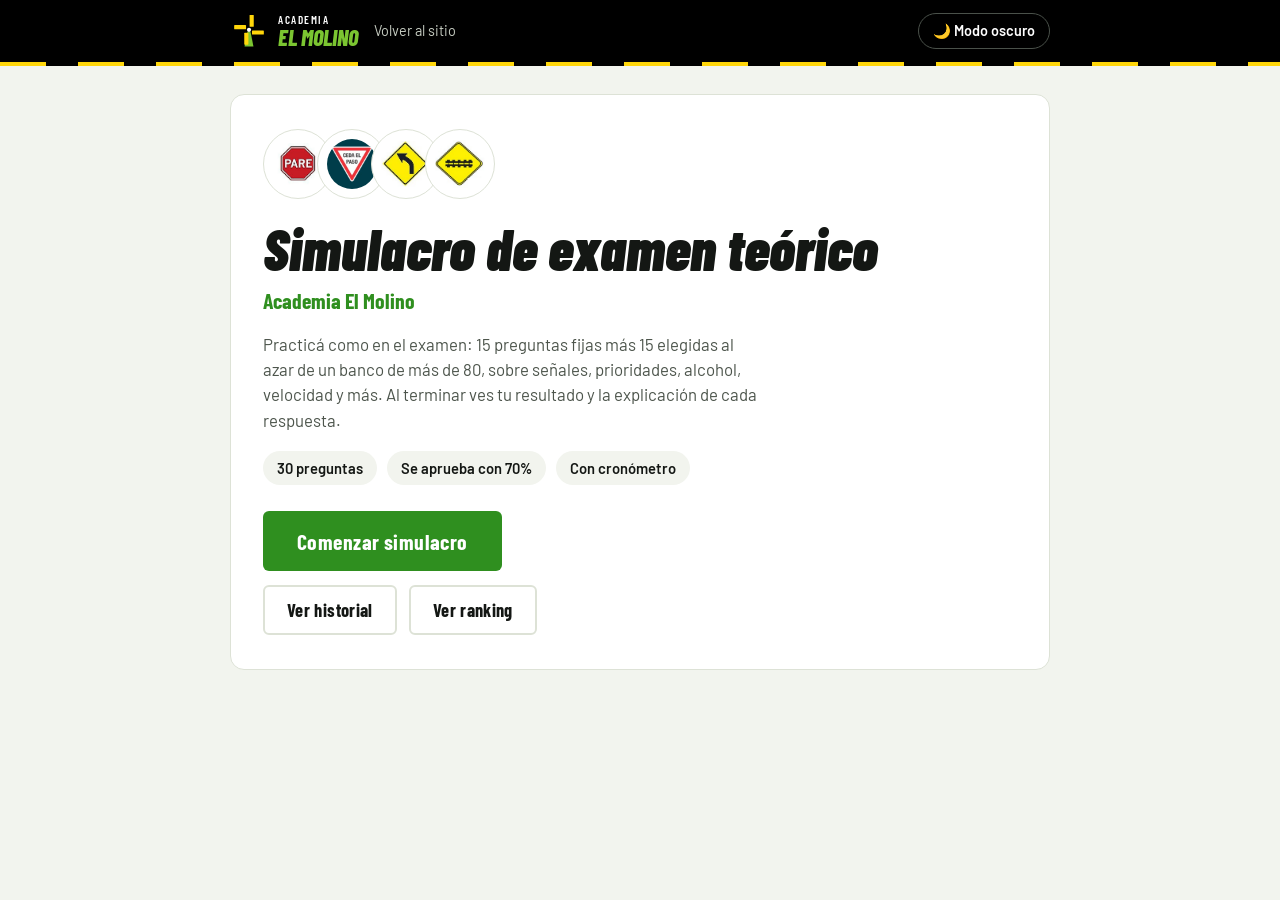
==== simulacro.html @ 1aa68e6e "Add files via upload" ====
<!DOCTYPE html>
<html lang="es-UY">
<head>
<meta charset="UTF-8">
<meta name="viewport" content="width=device-width, initial-scale=1, viewport-fit=cover">
<title>Simulacro de examen teórico | Academia El Molino</title>
<meta name="description" content="Practicá el examen teórico de manejo con el simulacro de Academia El Molino: 30 preguntas sobre señales, prioridades, velocidad, alcohol y más.">
<meta name="theme-color" content="#000000">
<link rel="icon" type="image/svg+xml" href="assets/images/molino.svg">
<link rel="preconnect" href="https://fonts.googleapis.com">
<link rel="preconnect" href="https://fonts.gstatic.com" crossorigin>
<link href="https://fonts.googleapis.com/css2?family=Barlow+Condensed:ital,wght@0,600;0,700;0,800;1,800;1,900&family=Barlow:wght@400;500;600;700&display=swap" rel="stylesheet">
<style>
  :root{
    --acento: #2F8F1F;
    --acento-hover: #267a18;
    --lima: #7BC531;
    --amarillo: #FFD60A;
    --fondo: #F2F4EE;
    --tarjeta: #ffffff;
    --gris-claro: #F2F4EE;
    --gris-medio: #dde2d6;
    --texto: #141714;
    --texto-suave: #4d554c;
    --verde: #2F8F1F;
    --verde-bg: #eaf6df;
    --rojo: #c62828;
    --rojo-bg: #fdecec;
    --f-display: "Barlow Condensed", "Arial Narrow", sans-serif;
    --f-texto: "Barlow", "Segoe UI", Roboto, Arial, sans-serif;
    --radio: 14px;
  }
  body.oscuro{
    --acento: #7BC531;
    --acento-hover: #93d64f;
    --fondo: #000;
    --tarjeta: #1c1f1c;
    --gris-claro: #2b2f2b;
    --gris-medio: #3a3f3a;
    --texto: #f2f4ee;
    --texto-suave: #b9c0b3;
    --verde: #8fd64a;
    --verde-bg: #1f3317;
    --rojo: #ff7a7a;
    --rojo-bg: #3a1a1a;
  }

  *{ margin:0; padding:0; box-sizing:border-box; }
  html{ -webkit-text-size-adjust:100%; }
  body{
    font-family: var(--f-texto);
    background: var(--fondo);
    color: var(--texto);
    min-height:100vh;
    line-height:1.5;
    padding-bottom: env(safe-area-inset-bottom, 0px);
    transition: background .3s ease, color .3s ease;
  }
  :focus-visible{ outline:3px solid var(--amarillo); outline-offset:3px; }

  /* Barra de marca */
  .barra-superior{
    background:#000; color:#fff;
    padding-top: env(safe-area-inset-top, 0px);
  }
  .barra-in{
    max-width: 860px; margin:0 auto; padding: 12px 20px;
    display:flex; justify-content:space-between; align-items:center; gap:12px;
  }
  .marca{ display:flex; align-items:center; gap:10px; color:#fff; text-decoration:none; }
  .marca svg{ width:38px; height:38px; flex:none; }
  .aspas{ transform-origin:32px 30px; animation: girar 14s linear infinite; }
  @keyframes girar{ to{ transform:rotate(360deg); } }
  .marca-texto{
    font-family: var(--f-display); font-style:italic; font-weight:800; text-transform:uppercase;
    color: var(--lima); font-size: 1.4rem; line-height:.9;
  }
  .marca-texto small{ display:block; font-style:normal; font-weight:600; font-size:.7rem; color:#fff; letter-spacing:.14em; margin-bottom:2px; }
  .volver{ font-size:.9rem; color:#c7cdc2; margin-left:6px; }
  .btn-tema{
    background: transparent; border: 1.5px solid #4a514a; color: #fff;
    border-radius: 999px; padding: 8px 14px; cursor:pointer; font: 600 .9rem var(--f-texto);
  }
  .btn-tema:hover{ border-color: var(--lima); }
  .carril{ height:4px; background: repeating-linear-gradient(90deg, var(--amarillo) 0 46px, transparent 46px 78px) #000; }

  .app{ width:100%; max-width: 860px; margin: 0 auto; padding: 28px 20px 48px; }

  .pantalla{ display:none; animation: fadeIn .35s ease; }
  .pantalla.activa{ display:block; }
  @keyframes fadeIn{ from{opacity:0; transform:translateY(8px);} to{opacity:1; transform:none;} }

  .tarjeta{
    background: var(--tarjeta);
    border-radius: var(--radio);
    border: 1px solid var(--gris-medio);
    padding: 34px 32px;
    margin-bottom: 18px;
  }

  /* Inicio */
  .inicio{ position:relative; overflow:hidden; }
  .inicio-senales{ display:flex; margin-bottom: 22px; }
  .inicio-senales img{ width:70px; height:70px; object-fit:contain; background:#fff; border-radius:50%; padding:9px; border:1px solid var(--gris-medio); }
  .inicio-senales img + img{ margin-left:-16px; }
  .titulo-principal{
    font-family: var(--f-display); font-style:italic; font-weight:900;
    font-size: clamp(2.4rem, 7vw, 3.6rem); line-height:.95; color: var(--texto);
  }
  .subtitulo{ font-family: var(--f-display); font-weight:700; font-size:1.35rem; color: var(--acento); margin: 8px 0 16px; }
  .descripcion{ font-size: 1.05rem; color: var(--texto-suave); max-width: 56ch; margin-bottom: 18px; }
  .reglas{ display:flex; flex-wrap:wrap; gap:10px; margin-bottom: 26px; }
  .reglas li{ list-style:none; background: var(--gris-claro); border-radius: 999px; padding: 6px 14px; font-size:.92rem; font-weight:600; }

  .btn{ border:none; cursor:pointer; border-radius: 6px; transition: background-color .2s, color .2s, border-color .2s; font-family: var(--f-display); font-weight:700; font-size: 1.15rem; letter-spacing:.02em; }
  .btn-primario{ background: var(--acento); color: #fff; padding: 14px 30px; }
  body.oscuro .btn-primario{ color:#000; }
  .btn-primario:hover{ background: var(--acento-hover); }
  .btn-primario:disabled{ opacity:.45; cursor:not-allowed; }
  .btn-grande{ padding: 17px 34px; font-size: 1.35rem; }
  .btn-secundario{ background: transparent; color: var(--texto); padding: 12px 22px; border: 2px solid var(--gris-medio); }
  .btn-secundario:hover{ border-color: var(--acento); }
  .fila-botones{ display:flex; flex-wrap:wrap; gap:12px; }
  .inicio .fila-botones + .fila-botones{ margin-top: 14px; }

  /* Examen */
  .header-examen{ display:flex; justify-content:space-between; align-items:flex-start; margin-bottom: 16px; gap: 12px; }
  .contador-pregunta{ font-family: var(--f-display); font-weight: 800; font-size: 1.5rem; line-height:1.1; }
  .categoria-pregunta{ font-size: .92rem; font-weight:600; color: var(--acento); }
  .cronometro{ background: #000; color: var(--amarillo); font-family: var(--f-display); font-weight: 800; padding: 6px 14px; border-radius: 6px; font-size: 1.4rem; min-width: 86px; text-align:center; font-variant-numeric: tabular-nums; }

  .barra-progreso-contenedor{ width:100%; height: 8px; background: var(--gris-medio); border-radius: 20px; overflow:hidden; margin-bottom: 26px; }
  .barra-progreso{ height:100%; width:0%; background: var(--lima); border-radius: 20px; transition: width .4s ease; }

  .imagen-pregunta{
    width: 210px; height: 210px; margin: 0 auto 22px auto;
    border-radius: 12px; overflow: hidden; display:flex; align-items:center; justify-content:center;
    background: #fff; border:1px solid var(--gris-medio);
  }
  .imagen-pregunta img{ width:100%; height:100%; object-fit: contain; padding: 12px; }
  .imagen-no-disponible{ width:100%; height:100%; display:flex; align-items:center; justify-content:center; color: #4d554c; font-size: 13px; font-weight:700; text-align:center; padding: 10px; background:#F2F4EE; }

  .texto-pregunta{ font-size: 1.3rem; font-weight: 600; margin-bottom: 22px; line-height: 1.45; transition: opacity .12s ease; }

  .opciones{ display:flex; flex-direction: column; gap: 10px; margin-bottom: 26px; }
  .opcion{
    display:flex; align-items:center; gap: 14px;
    background: var(--tarjeta); border: 2px solid var(--gris-medio);
    border-radius: 10px; padding: 14px 16px; cursor: pointer;
    transition: border-color .15s, background-color .15s; font-size: 1.02rem;
  }
  .opcion:hover{ border-color: var(--acento); }
  .opcion.seleccionada{ border-color: var(--acento); background: var(--verde-bg); }
  .opcion .letra{
    width: 32px; height: 32px; min-width: 32px; border-radius: 6px;
    background: var(--gris-claro); display:flex; align-items:center; justify-content:center;
    font-family: var(--f-display); font-weight: 800; font-size: 1.1rem;
  }
  .opcion.seleccionada .letra{ background: var(--acento); color: #fff; }
  body.oscuro .opcion.seleccionada .letra{ color:#000; }

  .pie-examen{ display:flex; justify-content:space-between; gap: 10px; }

  /* Resultados */
  .resultado-encabezado{ text-align:center; margin-bottom: 28px; }
  .trofeo{ font-size: 56px; margin-bottom: 8px; }
  .resultado-estado{ font-family: var(--f-display); font-style:italic; font-size: 2.6rem; font-weight: 900; padding: 6px 26px; border-radius: 8px; display:inline-block; margin-bottom: 8px; }
  .resultado-estado.aprobado{ background: var(--lima); color: #000; }
  .resultado-estado.no-aprobado{ background: var(--rojo-bg); color: var(--rojo); }
  .mensaje-motivador{ color: var(--texto-suave); font-size: 1rem; }

  .grid-resultados{ display:grid; grid-template-columns: repeat(4, 1fr); gap: 12px; margin-bottom: 30px; }
  .stat-card{ background: var(--gris-claro); border-radius: 10px; padding: 16px; text-align:center; }
  .stat-valor{ font-family: var(--f-display); font-size: 2.2rem; font-weight: 800; line-height:1.1; font-variant-numeric: tabular-nums; }
  .stat-label{ font-size: .88rem; color: var(--texto-suave); font-weight:600; }
  .stat-card.correctas .stat-valor{ color: var(--verde); }
  .stat-card.incorrectas .stat-valor{ color: var(--rojo); }

  .titulo-seccion{ font-family: var(--f-display); font-size: 1.7rem; font-weight: 800; margin-bottom: 16px; }

  .categoria-item{ margin-bottom: 12px; }
  .categoria-fila{ display:flex; justify-content:space-between; font-size: .95rem; font-weight:600; margin-bottom: 4px; }
  .categoria-barra-fondo{ width:100%; height: 8px; background: var(--gris-medio); border-radius: 20px; overflow:hidden; }
  .categoria-barra{ height:100%; background: var(--acento); border-radius: 20px; transition: width .5s ease; }

  .revision-item{ border: 2px solid var(--gris-medio); border-radius: 12px; padding: 18px; margin-bottom: 14px; }
  .revision-item.correcta{ border-color: var(--verde); background: var(--verde-bg); }
  .revision-item.incorrecta{ border-color: var(--rojo); background: var(--rojo-bg); }
  .revision-numero{ font-size: .85rem; font-weight:600; color: var(--texto-suave); margin-bottom: 6px; }
  .revision-pregunta{ font-weight: 700; margin-bottom: 10px; }
  .revision-imagen{ max-width: 130px; max-height: 130px; margin-bottom: 12px; border-radius: 8px; background: #fff; padding:6px; }
  .revision-respuesta{ font-size: .95rem; margin-bottom: 4px; }
  .revision-explicacion{ font-size: .92rem; margin-top: 10px; color: var(--texto-suave); border-left: 4px solid var(--amarillo); padding: 4px 0 4px 12px; }
  .badge-correcta{ color: var(--verde); font-weight: 700; }
  .badge-incorrecta{ color: var(--rojo); font-weight: 700; }

  #seccion-revision, #seccion-historial, #seccion-ranking{ display:none; }
  #seccion-revision.activa, #seccion-historial.activa, #seccion-ranking.activa{ display:block; animation: fadeIn .35s ease; }

  .historial-item, .ranking-item{
    display:flex; justify-content:space-between; align-items:center; gap:12px;
    background: var(--gris-claro); border-radius: 10px; padding: 12px 16px; margin-bottom: 8px; font-size: .95rem;
  }
  .ranking-item .puesto{ font-family: var(--f-display); font-weight:800; font-size:1.2rem; color: var(--acento); width: 34px; }
  .historial-item .fecha, .ranking-item .fecha{ color: var(--texto-suave); font-size: .85rem; }

  .aviso-guardado{ background: var(--amarillo); color: #000; font-weight:600; padding: 14px 16px; border-radius: 10px; margin-bottom: 20px; }
  .aviso-guardado .btn-secundario{ color:#000; border-color:#000; background:transparent; }

  .cta-academia{ background:#000; color:#fff; border-color:#000; display:flex; align-items:center; justify-content:space-between; gap:18px; flex-wrap:wrap; }
  .cta-academia p{ font-family: var(--f-display); font-style:italic; font-weight:800; font-size:1.6rem; line-height:1.05; color: var(--lima); max-width: 24ch; }
  .btn-wa{ display:inline-flex; align-items:center; gap:8px; background:#1FAF4B; color:#fff; padding:13px 22px; text-decoration:none; }
  .btn-wa:hover{ background:#17923e; }

  #canvas-confetti{ position: fixed; top:0; left:0; width:100%; height:100%; pointer-events:none; z-index: 999; }

  @media (max-width: 640px){
    .barra-in{ padding: 10px 16px; }
    .volver{ display:none; }
    .marca-texto{ font-size:1.2rem; }
    .app{ padding: 18px 14px 40px; }
    .tarjeta{ padding: 24px 18px; }
    .texto-pregunta{ font-size: 1.12rem; }
    .grid-resultados{ grid-template-columns: repeat(2, 1fr); }
    .btn-grande, .inicio .fila-botones .btn{ width: 100%; }
    .pie-examen .btn{ flex:1; padding-left:10px; padding-right:10px; }
    .imagen-pregunta{ width: 170px; height: 170px; }
  }
  @media (prefers-reduced-motion: reduce){
    .aspas{ animation:none; }
    .pantalla, #seccion-revision.activa, #seccion-historial.activa, #seccion-ranking.activa{ animation:none; }
  }
</style>
</head>
<body>

<canvas id="canvas-confetti" aria-hidden="true"></canvas>

<header class="barra-superior">
  <div class="barra-in">
    <a href="index.html" class="marca" aria-label="Volver al sitio de Academia El Molino">
      <svg viewBox="0 0 64 64" aria-hidden="true">
        <path d="M29.5 33h5l5 25h-15z" fill="#7BC531"/>
        <g class="aspas" fill="#FFD60A">
          <rect x="33" y="5" width="7" height="20" rx="1"/><rect x="33" y="5" width="7" height="20" rx="1" transform="rotate(90 32 30)"/><rect x="33" y="5" width="7" height="20" rx="1" transform="rotate(180 32 30)"/><rect x="33" y="5" width="7" height="20" rx="1" transform="rotate(270 32 30)"/>
        </g>
        <circle cx="32" cy="30" r="3.5" fill="#fff"/>
      </svg>
      <span class="marca-texto"><small>Academia</small>El Molino</span>
      <span class="volver">Volver al sitio</span>
    </a>
    <button class="btn-tema" id="btn-tema" type="button">🌙 Modo oscuro</button>
  </div>
  <div class="carril" aria-hidden="true"></div>
</header>

<main class="app">

  <!-- ============ PANTALLA INICIO ============ -->
  <section id="pantalla-inicio" class="pantalla activa">
    <div class="tarjeta inicio">
      <div class="inicio-senales" aria-hidden="true">
        <img src="assets/images/simulacro/pare.jpg" alt="">
        <img src="assets/images/simulacro/ceda-el-paso.jpg" alt="">
        <img src="assets/images/simulacro/curva-izquierda.jpg" alt="">
        <img src="assets/images/simulacro/paso-a-nivel.jpg" alt="">
      </div>
      <h1 class="titulo-principal">Simulacro de examen teórico</h1>
      <p class="subtitulo">Academia El Molino</p>
      <p class="descripcion">
        Practicá como en el examen: 15 preguntas fijas más 15 elegidas al azar de un banco de más de 80,
        sobre señales, prioridades, alcohol, velocidad y más. Al terminar ves tu resultado y la explicación de cada respuesta.
      </p>
      <ul class="reglas">
        <li>30 preguntas</li>
        <li>Se aprueba con 70%</li>
        <li>Con cronómetro</li>
      </ul>
      <div id="aviso-guardado-contenedor"></div>
      <div class="fila-botones">
        <button class="btn btn-primario btn-grande" id="btn-comenzar" type="button">Comenzar simulacro</button>
      </div>
      <div class="fila-botones">
        <button class="btn btn-secundario" id="btn-ver-historial" type="button">Ver historial</button>
        <button class="btn btn-secundario" id="btn-ver-ranking" type="button">Ver ranking</button>
      </div>
    </div>

    <div class="tarjeta" id="seccion-historial">
      <h2 class="titulo-seccion">Últimos simulacros</h2>
      <div id="contenedor-historial"></div>
    </div>

    <div class="tarjeta" id="seccion-ranking">
      <h2 class="titulo-seccion">Tus mejores puntajes</h2>
      <div id="contenedor-ranking"></div>
    </div>
  </section>

  <!-- ============ PANTALLA EXAMEN ============ -->
  <section id="pantalla-examen" class="pantalla">
    <div class="tarjeta">
      <div class="header-examen">
        <div>
          <div class="contador-pregunta" id="contador-pregunta">Pregunta 1 de 30</div>
          <div class="categoria-pregunta" id="categoria-pregunta">Categoría</div>
        </div>
        <span class="cronometro" id="cronometro" aria-label="Tiempo transcurrido">00:00</span>
      </div>

      <div class="barra-progreso-contenedor">
        <div class="barra-progreso" id="barra-progreso"></div>
      </div>

      <div class="imagen-pregunta" id="imagen-pregunta" style="display:none;"></div>

      <p class="texto-pregunta" id="texto-pregunta">Cargando pregunta...</p>

      <div class="opciones" id="contenedor-opciones"></div>

      <div class="pie-examen">
        <button class="btn btn-secundario" id="btn-anterior" type="button">Anterior</button>
        <button class="btn btn-primario" id="btn-siguiente" type="button">Siguiente</button>
      </div>
    </div>
  </section>

  <!-- ============ PANTALLA RESULTADOS ============ -->
  <section id="pantalla-resultados" class="pantalla">
    <div class="tarjeta">
      <div class="resultado-encabezado">
        <div class="trofeo" id="trofeo" style="display:none;">🏆</div>
        <div class="resultado-estado" id="resultado-estado">APROBADO</div>
        <div class="mensaje-motivador" id="mensaje-motivador"></div>
      </div>

      <div class="grid-resultados">
        <div class="stat-card correctas">
          <div class="stat-valor" id="stat-correctas">0</div>
          <div class="stat-label">Correctas</div>
        </div>
        <div class="stat-card incorrectas">
          <div class="stat-valor" id="stat-incorrectas">0</div>
          <div class="stat-label">Incorrectas</div>
        </div>
        <div class="stat-card">
          <div class="stat-valor" id="stat-porcentaje">0%</div>
          <div class="stat-label">Porcentaje</div>
        </div>
        <div class="stat-card">
          <div class="stat-valor" id="stat-tiempo">00:00</div>
          <div class="stat-label">Tiempo</div>
        </div>
      </div>

      <h2 class="titulo-seccion">Resultado por categoría</h2>
      <div id="contenedor-categorias" style="margin-bottom: 26px;"></div>

      <div class="fila-botones">
        <button class="btn btn-secundario" id="btn-revisar" type="button">Revisar respuestas</button>
        <button class="btn btn-primario" id="btn-reintentar" type="button">Hacer otro simulacro</button>
      </div>

      <div id="seccion-revision">
        <h2 class="titulo-seccion" style="margin-top:28px;">Revisión de respuestas</h2>
        <div id="contenedor-revision"></div>
      </div>
    </div>

    <div class="tarjeta cta-academia">
      <p>¿Querés preparar el examen con nosotros?</p>
      <a class="btn btn-wa" href="https://wa.me/59894547478?text=Hola%2C%20hice%20el%20simulacro%20y%20quiero%20consultar%20por%20clases." target="_blank" rel="noopener">Consultar por WhatsApp</a>
    </div>
  </section>

</main>

<script>

/* =========================================================
   ESTRUCTURA DE CADA PREGUNTA (obligatoria para todas):
   {
     id: numero,
     tipo: "fija" | "aleatoria",
     categoria: "texto de la categoría",
     pregunta: "texto de la pregunta",
     imagen: "assets/images/simulacro/nombre.svg" o "" si no tiene,
     opciones: ["", "", "", ""],
     correcta: indice de la opcion correcta,
     explicacion: "por que esa opcion es la correcta"
   }
========================================================= */

/* =========================================================
   PREGUNTAS FIJAS (30) - SIEMPRE APARECEN, EN ESTE ORDEN,
   CON EL TEXTO Y LAS OPCIONES EXACTAS PROVISTAS.
   NO MODIFICAR TEXTO NI OPCIONES NI ORDEN.
========================================================= */
const preguntasFijas = [
  {
    id: 1, tipo: "fija", categoria: "Velocidad",
    pregunta: "La velocidad adecuada de circulación de un vehículo en caso de aglomeración de personas es:",
    imagen: "",
    opciones: [
      "10 km/h",
      "15 km/h",
      "A paso de peatón",
      "Ninguna de las anteriores es correcta"
    ],
    correcta: 2,
    explicacion: "En zonas con aglomeración de personas se debe circular a paso de peatón para evitar accidentes."
  },
  {
    id: 2, tipo: "fija", categoria: "Velocidad",
    pregunta: "En carretera se debe aminorar la marcha en:",
    imagen: "",
    opciones: [
      "Zona urbana y caseríos",
      "Curvas y cruces",
      "Paso de nivel y puentes",
      "Todas las anteriores son correctas"
    ],
    correcta: 3,
    explicacion: "En todos esos casos corresponde reducir la velocidad por el mayor riesgo que implican."
  },
  {
    id: 3, tipo: "fija", categoria: "Luces",
    pregunta: "El color de las luces que proyectan hacia adelante los vehículos pueden ser:",
    imagen: "",
    opciones: [
      "Rojas o blancas",
      "Verdes o amarillas",
      "Amarillas o blancas",
      "Ninguna de las anteriores es correcta"
    ],
    correcta: 2,
    explicacion: "Las luces delanteras reglamentarias son de color blanco o amarillo."
  },
  {
    id: 4, tipo: "fija", categoria: "Luces",
    pregunta: "Ante estas circunstancias: lluvia, atardecer, niebla, humo. ¿Con qué luces deberá circular?",
    imagen: "",
    opciones: [
      "Luces de posición",
      "Luces de corto alcance",
      "Luces de largo alcance",
      "Luz de marcha atrás"
    ],
    correcta: 1,
    explicacion: "En condiciones de baja visibilidad se debe circular con luces de corto alcance (bajas)."
  },
  {
    id: 5, tipo: "fija", categoria: "Seguridad",
    pregunta: "En pavimento mojado nunca se debe circular con el vehículo en punto muerto:",
    imagen: "",
    opciones: [
      "Verdadero",
      "Falso"
    ],
    correcta: 0,
    explicacion: "Circular en punto muerto hace perder el frenado motor y el control del vehículo, sobre todo en pavimento mojado."
  },
  {
    id: 6, tipo: "fija", categoria: "Seguridad",
    pregunta: "Durante la carga de combustible se podrá mantener el motor encendido:",
    imagen: "",
    opciones: [
      "Verdadero",
      "Falso"
    ],
    correcta: 1,
    explicacion: "El motor debe apagarse durante la carga de combustible por riesgo de incendio o explosión."
  },
  {
    id: 7, tipo: "fija", categoria: "Seguridad",
    pregunta: "Al reventar un neumático se debe tomar fuertemente el volante y frenar tan suavemente como le sea posible:",
    imagen: "",
    opciones: [
      "Verdadero",
      "Falso"
    ],
    correcta: 0,
    explicacion: "Sostener firmemente el volante y frenar de forma progresiva evita que el vehículo se desvíe bruscamente tras el reventón."
  },
  {
    id: 8, tipo: "fija", categoria: "Seguridad",
    pregunta: "Usted puede usar la bocina de su vehículo para:",
    imagen: "",
    opciones: [
      "Apurar al que va adelante",
      "Prevenir un incidente/siniestro de tránsito en caso de ser necesario",
      "Avisar que va a estacionar",
      "Siempre, salvo cuando pasa frente a un hospital"
    ],
    correcta: 1,
    explicacion: "La bocina solo debe usarse como recurso excepcional para prevenir un incidente o siniestro de tránsito."
  },
  {
    id: 9, tipo: "fija", categoria: "Seguridad",
    pregunta: "Sólo se puede adelantar a otro vehículo por la derecha si éste está girando o se dispone a girar a la izquierda:",
    imagen: "",
    opciones: [
      "Verdadero",
      "Falso"
    ],
    correcta: 0,
    explicacion: "El adelantamiento por la derecha solo está permitido cuando el vehículo de adelante gira o va a girar a la izquierda."
  },
  {
    id: 10, tipo: "fija", categoria: "Seguridad",
    pregunta: "Para señalizar con el brazo la disminución de velocidad o detención del vehículo se deberá colocar el mismo:",
    imagen: "",
    opciones: [
      "Extendido horizontalmente",
      "En ángulo recto hacia arriba",
      "Extendido hacia abajo",
      "Ninguna de las anteriores es correcta"
    ],
    correcta: 2,
    explicacion: "La señal manual de disminución de velocidad o detención se realiza con el brazo extendido hacia abajo."
  },
  {
    id: 11, tipo: "fija", categoria: "Seguridad",
    pregunta: "El tiempo de reacción del conductor se ve afectado por:",
    imagen: "",
    opciones: [
      "El estado de la ruta",
      "La velocidad a la cual conduce",
      "El cansancio",
      "Los defectos mecánicos del vehículo"
    ],
    correcta: 2,
    explicacion: "El tiempo de reacción es una condición del conductor y se ve directamente afectado por el cansancio."
  },
  {
    id: 12, tipo: "fija", categoria: "Seguridad",
    pregunta: "¿Qué se entiende por distancia de seguridad con el vehículo que circula adelante?",
    imagen: "",
    opciones: [
      "La separación necesaria para poder detenerse sin chocarlo, si frena repentinamente",
      "La distancia recorrida mientras el conductor reacciona",
      "El espacio recorrido desde que se frena hasta detenerse",
      "La separación lateral al adelantar a otro vehículo"
    ],
    correcta: 0,
    explicacion: "Es la separación necesaria para poder detenerse sin chocar al vehículo de adelante si este frena repentinamente."
  },
  {
    id: 13, tipo: "fija", categoria: "Seguridad",
    pregunta: "Si usted está mentalmente incapacitado para conducir, le pueden negar la libreta:",
    imagen: "",
    opciones: [
      "Verdadero",
      "Falso"
    ],
    correcta: 0,
    explicacion: "La aptitud psicofísica es requisito para obtener y mantener la libreta de conducir."
  },
  {
    id: 14, tipo: "fija", categoria: "Seguridad",
    pregunta: "En caso de quedarse sin frenos, cuando el pedal ofrece algo de resistencia, lo correcto es:",
    imagen: "",
    opciones: [
      "Apretar el pedal a fondo",
      "Bombear para recuperar presión en el sistema",
      "Apretar el pedal suavemente",
      "Todas son correctas",
      "La A y B son correctas"
    ],
    correcta: 1,
    explicacion: "Bombear el pedal ayuda a recuperar presión en el sistema de frenos cuando aún ofrece algo de resistencia."
  },
  {
    id: 15, tipo: "fija", categoria: "Seguridad",
    pregunta: "¿Dónde puede usted realizar un cambio de frente en la misma calzada por la que circula?",
    imagen: "",
    opciones: [
      "En las proximidades de puentes",
      "En las proximidades de curvas",
      "En repechos y cruces ferroviarios",
      "En las proximidades de pasos a nivel",
      "Ninguna de las opciones es correcta"
    ],
    correcta: 4,
    explicacion: "No se debe realizar un cambio de frente en ninguna de esas circunstancias, por la falta de visibilidad y el riesgo que implican."
  }
];

/* =========================================================
   PREGUNTAS ALEATORIAS (mínimo 50)
   De aquí se eligen 10 al azar, sin repetir, en cada examen.
   Se agregan siempre DESPUÉS de las 30 fijas (no se mezclan
   entre sí las fijas con las aleatorias).
========================================================= */
const preguntasAleatorias = [
  {
    id: 116, tipo: "aleatoria", categoria: "Conceptos generales",
    pregunta: "La calzada es el tramo de la vía pública destinado preferentemente a:",
    imagen: "",
    opciones: [
      "La circulación en cualquier vehículo",
      "Solamente la circulación de vehículos pesados",
      "La circulación de peatones",
      "Solamente la circulación de vehículos livianos"
    ],
    correcta: 0,
    explicacion: "La calzada está destinada preferentemente a la circulación de cualquier vehículo."
  },
  {
    id: 117, tipo: "aleatoria", categoria: "Conceptos generales",
    pregunta: "Cruce peatonal es:",
    imagen: "",
    opciones: [
      "Parte de la calle habilitada para ser atravesada por los peatones",
      "La senda de seguridad formada por la prolongación (imaginaria o demarcada) del eje de la calzada",
      "Parte de la vereda donde el peatón debe esperar hasta poder cruzar la calle",
      "Ninguna de las anteriores es correcta"
    ],
    correcta: 0,
    explicacion: "El cruce peatonal es la parte de la calle habilitada para que los peatones la atraviesen."
  },
  {
    id: 118, tipo: "aleatoria", categoria: "Conceptos generales",
    pregunta: "Derecho preferente de paso es:",
    imagen: "",
    opciones: [
      "La facultad de un peatón o un conductor de un vehículo para proseguir su marcha",
      "La facultad de un vehículo para no detener la marcha al ingresar a una calle preferencial",
      "La facultad del conductor de un vehículo para cambiar de dirección careciendo de preferencia",
      "Ninguna de las anteriores es correcta"
    ],
    correcta: 0,
    explicacion: "El derecho preferente de paso es la facultad de un peatón o conductor para continuar su marcha con prioridad sobre otro."
  },
  {
    id: 119, tipo: "aleatoria", categoria: "Conceptos generales",
    pregunta: "En un cruce no regulado, ¿qué vehículo tiene el derecho preferente de paso?",
    imagen: "",
    opciones: [
      "El que llega primero al cruce",
      "El que aparece por la derecha",
      "El que aparece por la izquierda",
      "El que llega último al cruce"
    ],
    correcta: 1,
    explicacion: "En un cruce no regulado tiene prioridad el vehículo que aparece por la derecha."
  },
  {
    id: 120, tipo: "aleatoria", categoria: "Conceptos generales",
    pregunta: "Un conductor al enfrentar una señal de CEDA EL PASO deberá:",
    imagen: "",
    opciones: [
      "Detenerse siempre",
      "Seguir su marcha a la misma velocidad",
      "Acelerar",
      "Reducir la velocidad y detenerse si fuera necesario"
    ],
    correcta: 3,
    explicacion: "Ante CEDA EL PASO se debe reducir la velocidad y detenerse únicamente si fuera necesario para ceder el paso."
  },
  {
    id: 121, tipo: "aleatoria", categoria: "Seguridad",
    pregunta: "Aun tomando descansos, se puede conducir por más de 9 horas continuas:",
    imagen: "",
    opciones: [
      "No es recomendable",
      "Solamente si va acompañado"
    ],
    correcta: 0,
    explicacion: "No es recomendable conducir por más de 9 horas continuas, aun tomando descansos, por la fatiga acumulada."
  },
  {
    id: 122, tipo: "aleatoria", categoria: "Seguridad",
    pregunta: "¿Para quién es obligatorio el uso del cinturón de seguridad?",
    imagen: "",
    opciones: [
      "Solo para los ocupantes del asiento trasero del vehículo",
      "Solo para los ocupantes de los asientos delanteros del vehículo",
      "Para todos los ocupantes del vehículo",
      "Ninguna de las anteriores es correcta"
    ],
    correcta: 2,
    explicacion: "El uso del cinturón de seguridad es obligatorio para todos los ocupantes del vehículo."
  },
  {
    id: 123, tipo: "aleatoria", categoria: "Cinturón",
    pregunta: "En caso de incendio o inmersión, el cinturón de seguridad disminuye el riesgo de muerte:",
    imagen: "",
    opciones: [
      "Verdadero",
      "Falso"
    ],
    correcta: 0,
    explicacion: "El cinturón de seguridad mantiene al ocupante consciente y en su posición, lo que disminuye el riesgo de muerte incluso en incendio o inmersión."
  },
  {
    id: 124, tipo: "aleatoria", categoria: "Conceptos generales",
    pregunta: "Antes de empezar a pasar al vehículo que circula delante de usted deberá:",
    imagen: "",
    opciones: [
      "Mirar por el espejo retrovisor y encender el señalero",
      "Tocar bocina",
      "Hacer cambio de luces",
      "Colocarse en la senda derecha y encender el señalero"
    ],
    correcta: 0,
    explicacion: "Antes de adelantar se debe mirar por el espejo retrovisor y encender el señalero."
  },
  {
    id: 125, tipo: "aleatoria", categoria: "Conceptos generales",
    pregunta: "¿Qué debe hacer usted cuando otro vehículo lo está adelantando?",
    imagen: "",
    opciones: [
      "Mantener la velocidad o disminuirla",
      "Encender las luces",
      "Frenar bruscamente",
      "Aumentar la velocidad"
    ],
    correcta: 0,
    explicacion: "Cuando otro vehículo lo está adelantando, debe mantener su velocidad o disminuirla, nunca acelerar."
  },
  {
    id: 126, tipo: "aleatoria", categoria: "Alcohol",
    pregunta: "Las bebidas alcohólicas tomadas junto con algunos antialérgicos disminuyen la capacidad de conducir:",
    imagen: "",
    opciones: [
      "Verdadero",
      "Falso"
    ],
    correcta: 0,
    explicacion: "La combinación de alcohol con antialérgicos (u otros medicamentos) potencia sus efectos depresores y reduce la capacidad de reacción al conducir."
  },
  {
    id: 127, tipo: "aleatoria", categoria: "Alcohol",
    pregunta: "Para reducir los efectos del alcohol en la sangre, al momento de asumir la conducción de cualquier vehículo debemos:",
    imagen: "",
    opciones: [
      "Beber café, es importante para despejarnos",
      "Consumir chocolate, nos activa",
      "Tomar un baño frío, previo a conducir",
      "Ninguna es correcta"
    ],
    correcta: 3,
    explicacion: "Ninguno de esos remedios caseros reduce realmente los efectos del alcohol; solo el paso del tiempo lo hace."
  },
  {
    id: 128, tipo: "aleatoria", categoria: "Conceptos generales",
    pregunta: "¿Qué debe hacer un conductor al estacionar un vehículo motorizado?",
    imagen: "",
    opciones: [
      "Detener el motor del vehículo",
      "Dejar el coche en primera",
      "Aplicar freno de mano",
      "Respuestas A y C son correctas"
    ],
    correcta: 3,
    explicacion: "Al estacionar corresponde detener el motor y aplicar el freno de mano."
  },
  {
    id: 129, tipo: "aleatoria", categoria: "Estacionamiento",
    pregunta: "Está terminantemente prohibido estacionar:",
    imagen: "",
    opciones: [
      "En la mitad de la cuadra",
      "En la acera derecha de las calles de doble sentido",
      "A menos de 10 metros de una señal de \"PARE\" o \"CEDA EL PASO\"",
      "En los canteros centrales",
      "Las respuestas C y D son correctas"
    ],
    correcta: 4,
    explicacion: "Está prohibido estacionar a menos de 10 metros de una señal de PARE o CEDA EL PASO, y en los canteros centrales."
  },
  {
    id: 130, tipo: "aleatoria", categoria: "Conceptos generales",
    pregunta: "Un conductor se aproxima a una esquina con semáforos y tránsito intenso. La luz que enfrenta está en verde, pero en el centro de la calzada hay un inspector canalizando la circulación, ubicado de frente al vehículo y con un brazo en alto. ¿Qué debe hacer el conductor?",
    imagen: "",
    opciones: [
      "Continuar la marcha porque el semáforo está en verde",
      "Detenerse y obedecer la indicación del inspector",
      "Reducir la velocidad y girar a la derecha inmediatamente"
    ],
    correcta: 1,
    explicacion: "La indicación de un inspector de tránsito prevalece sobre la señal del semáforo."
  },
  {
    id: 131, tipo: "aleatoria", categoria: "Señales reglamentarias",
    pregunta: "¿Qué indica esta señal?",
    imagen: "assets/images/simulacro/pare.jpg",
    opciones: [
      "Detención total y obligatoria antes de continuar la marcha",
      "Reducir la velocidad",
      "Ceder el paso sin detenerse",
      "Prohibido girar"
    ],
    correcta: 0,
    explicacion: "La señal PARE exige detención total y obligatoria antes de continuar la marcha."
  },
  {
    id: 132, tipo: "aleatoria", categoria: "Señales preventivas",
    pregunta: "¿Qué significa esta señal?",
    imagen: "assets/images/simulacro/curva-izquierda.jpg",
    opciones: [
      "Próxima curva a la izquierda",
      "Obligación de giro a la derecha",
      "Próxima curva a la derecha",
      "Ninguna es correcta"
    ],
    correcta: 0,
    explicacion: "Esta señal preventiva anticipa una próxima curva a la izquierda."
  },
  {
    id: 133, tipo: "aleatoria", categoria: "Señales preventivas",
    pregunta: "La siguiente señal corresponde a una señal de tipo preventiva, que indica:",
    imagen: "assets/images/simulacro/paso-a-nivel.jpg",
    opciones: [
      "Cruce de caminos en ruta",
      "Detención solo en banquina",
      "Bifurcación de caminos",
      "Paso a nivel con barreras"
    ],
    correcta: 3,
    explicacion: "Esta señal preventiva anticipa un paso a nivel con barreras (cruce ferroviario)."
  },
  {
    id: 134, tipo: "aleatoria", categoria: "Conceptos generales",
    pregunta: "La distancia de seguridad en carretera es aquella que permite ver al conductor las ruedas traseras del vehículo que va adelante:",
    imagen: "",
    opciones: [
      "Verdadero",
      "Falso"
    ],
    correcta: 1,
    explicacion: "La distancia de seguridad no se define por poder ver las ruedas traseras, sino por poder detenerse a tiempo."
  },
  {
    id: 135, tipo: "aleatoria", categoria: "Conceptos generales",
    pregunta: "En un cruce no regulado, ¿qué vehículo deberá ceder el derecho preferente de paso?",
    imagen: "",
    opciones: [
      "El que llega primero al cruce",
      "El que aparece por la derecha",
      "El que aparece por la izquierda",
      "El que llega último al cruce"
    ],
    correcta: 2,
    explicacion: "En un cruce no regulado, el vehículo que aparece por la izquierda debe ceder el paso al que viene por la derecha."
  },
  {
    id: 136, tipo: "aleatoria", categoria: "Velocidad",
    pregunta: "¿De qué factores depende la elección de una velocidad adecuada?",
    imagen: "",
    opciones: [
      "Del límite máximo de velocidad permitida",
      "De las condiciones del tránsito, la vía, el estado del tiempo, y del propio conductor",
      "Únicamente de la experiencia de quien conduce",
      "De la velocidad que mantenga el vehículo de adelante"
    ],
    correcta: 1,
    explicacion: "La velocidad adecuada depende de las condiciones del tránsito, la vía, el estado del tiempo y del propio conductor, no solo del límite máximo."
  },
  {
    id: 137, tipo: "aleatoria", categoria: "Conceptos generales",
    pregunta: "¿Cómo actúa el sistema ABS durante una frenada de emergencia?",
    imagen: "",
    opciones: [
      "Bloquea las ruedas para detener el vehículo inmediatamente",
      "Regula automáticamente la presión de frenado para evitar que las ruedas se bloqueen y ayudar a mantener el control de la dirección",
      "Acciona únicamente los frenos de las ruedas traseras",
      "Interrumpe completamente el frenado hasta que el conductor vuelva a pisar el pedal"
    ],
    correcta: 1,
    explicacion: "El ABS regula automáticamente la presión de frenado para evitar el bloqueo de las ruedas y mantener el control de la dirección."
  },
  {
    id: 138, tipo: "aleatoria", categoria: "Niños",
    pregunta: "¿Cuál es la edad mínima para poder viajar en el asiento delantero de un vehículo?",
    imagen: "",
    opciones: [
      "1 año",
      "6 años",
      "12 años",
      "Ninguna de las anteriores"
    ],
    correcta: 2,
    explicacion: "Los menores de 12 años deben viajar en el asiento trasero; recién a partir de esa edad pueden hacerlo en el asiento delantero."
  },
  {
    id: 139, tipo: "aleatoria", categoria: "Señales informativas",
    pregunta: "Las señales informativas se caracterizan por:",
    imagen: "",
    opciones: [
      "Guiar al conductor sobre rutas, servicios y lugares de interés",
      "Imponer una prohibición",
      "Advertir sobre un peligro inmediato",
      "Indicar siempre un límite de velocidad"
    ],
    correcta: 0,
    explicacion: "Las señales informativas guían al conductor sobre rutas, servicios y lugares de interés."
  },
  {
    id: 140, tipo: "aleatoria", categoria: "Velocidad",
    pregunta: "Por norma general la velocidad máxima permitida para circular en carretera es:",
    imagen: "",
    opciones: [
      "80 km/h",
      "60 km/h",
      "90 km/h",
      "Ninguna es correcta"
    ],
    correcta: 2,
    explicacion: "Por norma general, la velocidad máxima permitida para circular en carretera es de 90 km/h."
  },
  {
    id: 141, tipo: "aleatoria", categoria: "Señales informativas",
    pregunta: "¿Qué tipo de señal es la que indica un teléfono de emergencia en la ruta?",
    imagen: "",
    opciones: [
      "Informativa",
      "Reglamentaria",
      "Preventiva",
      "Ninguna es correcta"
    ],
    correcta: 0,
    explicacion: "Las señales que indican servicios, como un teléfono de emergencia, son de tipo informativa."
  },
  {
    id: 142, tipo: "aleatoria", categoria: "Conceptos generales",
    pregunta: "Cuando los neumáticos tienen poca presión de aire, se ahorra combustible:",
    imagen: "",
    opciones: [
      "Verdadero",
      "Falso"
    ],
    correcta: 1,
    explicacion: "Los neumáticos con poca presión aumentan el consumo de combustible y el desgaste, además de ser peligrosos."
  },
  {
    id: 143, tipo: "aleatoria", categoria: "Semáforos",
    pregunta: "Si el semáforo está en amarillo intermitente, el conductor debe:",
    imagen: "",
    opciones: [
      "Avanzar con precaución respetando las prioridades del cruce",
      "Detenerse siempre en forma obligatoria",
      "Acelerar para cruzar antes de que cambie",
      "Ignorar la señal, pues el semáforo está fuera de funcionamiento."
    ],
    correcta: 0,
    explicacion: "El amarillo intermitente indica avanzar con precaución, respetando las prioridades del cruce."
  },
  {
    id: 144, tipo: "aleatoria", categoria: "Conceptos generales",
    pregunta: "La distancia de reacción es el espacio que recorre el vehículo desde que el conductor percibe un peligro hasta que comienza a actuar:",
    imagen: "",
    opciones: [
      "Verdadero",
      "Falso"
    ],
    correcta: 0,
    explicacion: "La distancia de reacción es efectivamente el espacio recorrido desde que se percibe el peligro hasta que se comienza a actuar."
  },
  {
    id: 145, tipo: "aleatoria", categoria: "Conceptos generales",
    pregunta: "Ante un vehículo de emergencia con sirena y luces activadas, los demás conductores deben:",
    imagen: "",
    opciones: [
      "Ceder el paso y facilitar su circulación",
      "Mantener su velocidad normal",
      "Detenerse en el acto sin importar el lugar",
      "Adelantarlo para despejar la vía"
    ],
    correcta: 0,
    explicacion: "Ante un vehículo de emergencia con sirena y luces activadas se debe ceder el paso y facilitar su circulación."
  },
  {
    id: 146, tipo: "aleatoria", categoria: "Semáforos",
    pregunta: "La luz amarilla continua en un semáforo indica:",
    imagen: "",
    opciones: [
      "Advierte al conductor que deberá tomar las precauciones necesarias para detenerse a menos que se encuentre en una zona de cruce",
      "Vía libre para acelerar",
      "Detención total inmediata",
      "Cambio de sentido habilitado"
    ],
    correcta: 0,
    explicacion: "La luz amarilla continua advierte que debe prepararse para detenerse, salvo que ya se encuentre dentro de la zona de cruce."
  },
  {
    id: 147, tipo: "aleatoria", categoria: "Semáforos",
    pregunta: "Una luz roja intermitente en un semáforo equivale a:",
    imagen: "",
    opciones: [
      "Una señal de PARE",
      "Una señal de CEDA EL PASO",
      "Continuar la marcha, el semáforo está averiado",
      "Prohibido circular en esa calle todo el día"
    ],
    correcta: 0,
    explicacion: "Una luz roja intermitente equivale a una señal de PARE: detención obligatoria antes de continuar."
  },
  {
    id: 148, tipo: "aleatoria", categoria: "Señales preventivas",
    pregunta: "La siguiente señal advierte:",
    imagen: "assets/images/simulacro/calzada-resbaladiza.jpg",
    opciones: [
      "Camino sinuoso",
      "Calzada resbaladiza",
      "Prohibido conducir en zig-zag",
      "Próximas curvas y contra curvas"
    ],
    correcta: 1,
    explicacion: "Esta señal preventiva advierte que la calzada puede estar resbaladiza."
  },
  {
    id: 149, tipo: "aleatoria", categoria: "Semáforos",
    pregunta: "Si el semáforo está apagado, fuera de servicio, sin exhibir luz alguna, el cruce se debe tratar como:",
    imagen: "",
    opciones: [
      "Un cruce no regulado, respetando la prioridad de la derecha",
      "Una vía totalmente libre sin restricciones, avanza el que llega primero",
      "Un cruce prohibido para todos los vehículos, excepto para los peatones",
      "Una zona de detención total obligatoria"
    ],
    correcta: 0,
    explicacion: "Con el semáforo apagado, el cruce se trata como no regulado, respetando la prioridad de la derecha."
  },
  {
    id: 150, tipo: "aleatoria", categoria: "Alcohol",
    pregunta: "El límite de alcoholemia permitido para conducir en Uruguay es:",
    imagen: "",
    opciones: [
      "0 (cero), no se permite ningún nivel de alcohol",
      "0,3 g/l de sangre para mayores de 21 años",
      "Sólo 0 (cero), si es conductor profesional",
      "Todas son correctas"
    ],
    correcta: 0,
    explicacion: "En Uruguay la normativa de tránsito establece tolerancia cero: el límite de alcoholemia permitido para conducir es 0 (cero)."
  },
  {
    id: 151, tipo: "aleatoria", categoria: "Alcohol",
    pregunta: "Conducir bajo los efectos del alcohol principalmente:",
    imagen: "",
    opciones: [
      "Reduce los reflejos y la capacidad de reacción",
      "Mejora la concentración del conductor experimentado",
      "Disminuye la percepción de la velocidad",
      "Sólo afecta a conductores nuevos"
    ],
    correcta: 0,
    explicacion: "El alcohol reduce los reflejos y la capacidad de reacción del conductor, sin importar su experiencia."
  },
  {
    id: 152, tipo: "aleatoria", categoria: "Alcohol",
    pregunta: "El alcohol se elimina del organismo:",
    imagen: "",
    opciones: [
      "De forma gradual con el paso de las horas, no con remedios caseros",
      "Instantáneamente al tomar café",
      "Con una ducha fría",
      "Durmiendo 4 horas"
    ],
    correcta: 0,
    explicacion: "El alcohol se elimina de forma gradual con el paso de las horas; ningún remedio casero acelera este proceso."
  },
  {
    id: 153, tipo: "aleatoria", categoria: "Alcohol",
    pregunta: "El alcohol afecta el tiempo de reacción del conductor porque:",
    imagen: "",
    opciones: [
      "Actúa como depresor del sistema nervioso central",
      "Mejora la visión nocturna",
      "Aumenta la atención sobre el entorno",
      "No tiene relación con el sistema nervioso"
    ],
    correcta: 0,
    explicacion: "El alcohol actúa como depresor del sistema nervioso central, afectando el tiempo de reacción."
  },
  {
    id: 154, tipo: "aleatoria", categoria: "THC",
    pregunta: "Conducir bajo los efectos del THC (marihuana):",
    imagen: "",
    opciones: [
      "Está prohibido y afecta la atención y los reflejos",
      "Está permitido si se conduce despacio",
      "Solo está prohibido de noche",
      "Mejora la concentración al volante"
    ],
    correcta: 0,
    explicacion: "Conducir bajo los efectos del THC está prohibido, ya que afecta la atención y los reflejos."
  },
  {
    id: 155, tipo: "aleatoria", categoria: "THC",
    pregunta: "Combinar alcohol y THC antes de conducir:",
    imagen: "",
    opciones: [
      "Potencia los efectos negativos sobre la conducción",
      "Anula los efectos de ambas sustancias",
      "Es seguro si se espera una hora",
      "No afecta el tiempo de reacción"
    ],
    correcta: 0,
    explicacion: "Combinar alcohol y THC potencia los efectos negativos sobre la conducción."
  },
  {
    id: 156, tipo: "aleatoria", categoria: "THC",
    pregunta: "El THC puede permanecer detectable en el organismo:",
    imagen: "",
    opciones: [
      "Durante varias horas o incluso días, según el consumo",
      "Solo durante 10 minutos",
      "Nunca es detectable en controles",
      "Únicamente si se fuma en el vehículo"
    ],
    correcta: 0,
    explicacion: "El THC puede permanecer detectable durante varias horas o incluso días, según el consumo."
  },
  {
    id: 157, tipo: "aleatoria", categoria: "Conceptos generales",
    pregunta: "Si un vehículo comienza a adelantar al suyo, y usted desea rebasar al que va delante, usted:",
    imagen: "",
    opciones: [
      "Puede hacerlo, si lo hace rápidamente",
      "Puede hacerlo porque el que lo rebasa lo hace por la izquierda.",
      "No puede iniciar el adelantamiento",
      "No puede hacerlo porque olvidó encender las balizas"
    ],
    correcta: 2,
    explicacion: "Si otro vehículo ya lo está adelantando, usted no puede iniciar a la vez un adelantamiento al que va delante."
  },
  {
    id: 158, tipo: "aleatoria", categoria: "Señales reglamentarias",
    pregunta: "¿Qué significa esta señal?",
    imagen: "assets/images/simulacro/ancho-maximo.jpg",
    opciones: [
      "Altura máxima permitida",
      "Peso máximo permitido",
      "Ancho máximo permitido"
    ],
    correcta: 2,
    explicacion: "Esta señal reglamentaria indica el ancho máximo permitido para circular."
  },
  {
    id: 159, tipo: "aleatoria", categoria: "Conceptos generales",
    pregunta: "Si vas por una carretera de doble sentido de circulación y la primera línea a su izquierda es continua, ello indica que:",
    imagen: "",
    opciones: [
      "Está prohibido adelantar",
      "Se permite adelantar con precaución",
      "Acelerar y adelantar lo antes posible",
      "No adelantar, próximamente animales en la ruta"
    ],
    correcta: 0,
    explicacion: "Una línea continua en el centro de la calzada indica que está prohibido adelantar."
  },
  {
    id: 160, tipo: "aleatoria", categoria: "Conceptos generales",
    pregunta: "Adelantar utilizando la banquina o el arcén:",
    imagen: "",
    opciones: [
      "Está prohibido por el riesgo que implica",
      "Está permitido si hay espacio suficiente",
      "Es obligatorio en rutas con mucho tránsito",
      "Solo lo pueden hacer los camiones, ya que tienen buena visibilidad"
    ],
    correcta: 0,
    explicacion: "Adelantar utilizando la banquina o el arcén está prohibido por el riesgo que implica."
  },
  {
    id: 161, tipo: "aleatoria", categoria: "Conceptos generales",
    pregunta: "¿Qué son los puntos ciegos de un vehículo?:",
    imagen: "",
    opciones: [
      "Zonas que el conductor no puede ver directamente ni mediante los espejos, debido a la propia estructura del vehículo",
      "Lugares de la vía con poca iluminación",
      "Sectores donde está prohibido estacionar",
      "Áreas visibles únicamente durante la noche"
    ],
    correcta: 0,
    explicacion: "Los puntos ciegos son zonas que el conductor no puede ver ni directamente ni mediante los espejos."
  },
  {
    id: 162, tipo: "aleatoria", categoria: "Estacionamiento",
    pregunta: "¿Se puede estacionar unos minutos sobre una zona señalizada para personas con discapacidad?",
    imagen: "",
    opciones: [
      "No, está terminantemente prohibido",
      "Sí, por unos minutos",
      "Sí, si no hay otro lugar disponible",
      "Solo de noche"
    ],
    correcta: 0,
    explicacion: "Está terminantemente prohibido estacionar sobre una zona señalizada para personas con discapacidad, aun por unos minutos."
  },
  {
    id: 163, tipo: "aleatoria", categoria: "Estacionamiento",
    pregunta: "Estacionar frente a la entrada de un garaje:",
    imagen: "",
    opciones: [
      "Está prohibido",
      "Está permitido si es por poco tiempo",
      "Solo está prohibido de noche",
      "Está permitido los fines de semana"
    ],
    correcta: 0,
    explicacion: "Estacionar frente a la entrada de un garaje está prohibido."
  },
  {
    id: 164, tipo: "aleatoria", categoria: "Estacionamiento",
    pregunta: "Estacionar en doble fila:",
    imagen: "",
    opciones: [
      "Está prohibido porque obstruye la circulación",
      "Está permitido por unos minutos",
      "Es obligatorio en zonas congestionadas",
      "Solo lo pueden hacer los taxis"
    ],
    correcta: 0,
    explicacion: "Estacionar en doble fila está prohibido porque obstruye la circulación."
  },
  {
    id: 165, tipo: "aleatoria", categoria: "Luces",
    pregunta: "El uso de luces largas dentro de zonas urbanas iluminadas:",
    imagen: "",
    opciones: [
      "Debe evitarse para no encandilar a otros conductores",
      "Es obligatorio siempre",
      "Mejora la visibilidad sin ningún inconveniente",
      "Solo se puede usar de día"
    ],
    correcta: 0,
    explicacion: "El uso de luces largas en zonas urbanas iluminadas debe evitarse para no encandilar a otros conductores."
  },
  {
    id: 166, tipo: "aleatoria", categoria: "Luces",
    pregunta: "Las luces de giro deben encenderse obligatoriamente:",
    imagen: "",
    opciones: [
      "Con anticipación suficiente antes de girar o cambiar de carril",
      "Justo en el instante de girar",
      "Solo si hay otros vehículos cerca",
      "Únicamente de noche"
    ],
    correcta: 0,
    explicacion: "Las luces de giro deben encenderse con anticipación suficiente antes de girar o cambiar de carril."
  },
  {
    id: 167, tipo: "aleatoria", categoria: "Luces",
    pregunta: "Ante la existencia de neblina debo circular con las balizas (luces de emergencia) encendidas:",
    imagen: "",
    opciones: [
      "Verdadero",
      "Falso"
    ],
    correcta: 1,
    explicacion: "Ante neblina se debe circular con luces bajas o antiniebla, no con las balizas encendidas mientras el vehículo está en movimiento."
  },
  {
    id: 168, tipo: "aleatoria", categoria: "Señales reglamentarias",
    pregunta: "¿Cuál de estos grupos está compuesto únicamente por señales reglamentarias?",
    imagen: "",
    opciones: [
      "PARE - CEDA EL PASO - PROHIBIDO GIRAR A LA DERECHA",
      "Próxima curva peligrosa a la izquierda, Cruce de peatones, Proximidad de puente angosto",
      "Hospital - Aeropuerto - Destino"
    ],
    correcta: 0,
    explicacion: "PARE, CEDA EL PASO y PROHIBIDO GIRAR son señales reglamentarias; las otras opciones combinan señales preventivas o informativas."
  },
  {
    id: 169, tipo: "aleatoria", categoria: "Niños",
    pregunta: "¿Qué debe tenerse en cuenta para elegir un sistema de Retención Infantil y saber cuándo cambiarlo?",
    imagen: "",
    opciones: [
      "Solamente la edad del niño",
      "Únicamente el espacio disponible del vehículo.",
      "La edad, el peso y la talla del niño, respetando los límites indicados por el fabricante y utilizando un sistema certificado",
      "Solamente la duración habitual de los viajes"
    ],
    correcta: 2,
    explicacion: "Se debe considerar la edad, el peso y la talla del niño, respetando los límites del fabricante y usando un sistema certificado."
  },
  {
    id: 170, tipo: "aleatoria", categoria: "Niños",
    pregunta: "Una persona embarazada, al viajar en un vehículo:",
    imagen: "",
    opciones: [
      "Debe usar el cinturón de seguridad correctamente colocado",
      "No debe usar el cinturón bajo ninguna circunstancia",
      "Solo debe usar el cinturón en rutas",
      "Puede prescindir del cinturón en la ciudad"
    ],
    correcta: 0,
    explicacion: "Una persona embarazada debe usar el cinturón de seguridad correctamente colocado."
  },
  {
    id: 171, tipo: "aleatoria", categoria: "Conceptos generales",
    pregunta: "A 60 km/h la visión lateral:",
    imagen: "",
    opciones: [
      "No se altera",
      "Disminuye un 25 %",
      "Disminuye un 50%",
      "Se reduce a visión tubo"
    ],
    correcta: 3,
    explicacion: "A mayor velocidad, el campo visual se reduce considerablemente, llegando a una visión tipo tubo."
  },
  {
    id: 172, tipo: "aleatoria", categoria: "Conceptos generales",
    pregunta: "Con el coche cargado:",
    imagen: "",
    opciones: [
      "La aceleración será más fácil",
      "Las distancias para detenerse serán mayores",
      "Necesitará menor distancia para adelantar y detenerse",
      "Todas las anteriores son incorrectas"
    ],
    correcta: 1,
    explicacion: "Con el vehículo cargado aumenta su peso, por lo que las distancias necesarias para detenerse serán mayores."
  },
  {
    id: 173, tipo: "aleatoria", categoria: "Conceptos generales",
    pregunta: "El denominado hidroplaneamiento o aquaplaning es cuando se forma una película de agua entre el pavimento y el neumático haciendo que se pierda el control del vehículo:",
    imagen: "",
    opciones: [
      "Verdadero",
      "Falso"
    ],
    correcta: 0,
    explicacion: "El hidroplaneamiento (aquaplaning) ocurre cuando una capa de agua se interpone entre el neumático y el pavimento, haciendo que el vehículo pierda adherencia y control."
  },
  {
    id: 174, tipo: "aleatoria", categoria: "Niños",
    pregunta: "En Uruguay, el uso del Sistema de Retención Infantil (SRI) es:",
    imagen: "",
    opciones: [
      "Obligatorio solamente para menores de 4 años",
      "Obligatorio para niños hasta 12 años y para adolescentes hasta los 18 años que midan menos de 1,50 m utilizando el sistema adecuado a su edad, peso y talla",
      "Opcional cuando viajan en el asiento trasero"
    ],
    correcta: 1,
    explicacion: "En Uruguay el SRI es obligatorio para niños hasta 12 años y adolescentes de hasta 18 años que midan menos de 1,50 m."
  },
  {
    id: 175, tipo: "aleatoria", categoria: "Niños",
    pregunta: "Al bajar a un niño de un vehículo estacionado en la vía pública, se recomienda:",
    imagen: "",
    opciones: [
      "Bajarlo por el lado de la vereda, nunca por el lado del tránsito",
      "Bajarlo siempre por el lado de la calzada",
      "Dejarlo bajar solo sin supervisión",
      "No tiene importancia por qué lado baja"
    ],
    correcta: 0,
    explicacion: "Se recomienda bajar al niño siempre por el lado de la vereda, nunca por el lado del tránsito."
  },
  {
    id: 176, tipo: "aleatoria", categoria: "Conceptos generales",
    pregunta: "Los funcionarios del cuerpo de inspectores de tránsito no están facultados para modificar las preferencias establecidas o los sentidos de circulación:",
    imagen: "",
    opciones: [
      "Verdadero",
      "Falso"
    ],
    correcta: 1,
    explicacion: "Los inspectores de tránsito sí están facultados para modificar puntualmente las preferencias o los sentidos de circulación cuando la situación lo requiere."
  },
  {
    id: 177, tipo: "aleatoria", categoria: "Conceptos generales",
    pregunta: "¿Cuándo se deben regular los espejos retrovisores?",
    imagen: "",
    opciones: [
      "Con el vehículo en marcha, en una recta y en plano",
      "Antes de encender el motor del vehículo, y después de haber regulado el asiento y el respaldo",
      "No es necesario regularlos"
    ],
    correcta: 1,
    explicacion: "Los espejos retrovisores deben regularse antes de encender el motor, luego de ajustar el asiento y el respaldo."
  },
  {
    id: 178, tipo: "aleatoria", categoria: "Seguridad",
    pregunta: "Para enfrentarse a futuras emergencias un conductor prudente debe tener en su vehículo:",
    imagen: "",
    opciones: [
      "Un extintor",
      "Dos balizas o triángulos",
      "Un manual de funcionamiento del motor",
      "Juegos para entretener niños si viajan con ellos",
      "Las respuestas A, B, y D son correctas"
    ],
    correcta: 4,
    explicacion: "Un extintor, balizas o triángulos, y elementos para entretener a los niños son parte de lo recomendable ante una emergencia."
  },
  {
    id: 179, tipo: "aleatoria", categoria: "Cinturón",
    pregunta: "¿Cuál es la afirmación correcta sobre el cinturón de seguridad y el airbag?",
    imagen: "",
    opciones: [
      "El airbag sustituye al cinturón de seguridad",
      "El cinturón de seguridad solamente es necesario si el vehículo no tiene airbag",
      "Son sistemas complementarios: el cinturón sujeta al ocupante y el airbag ayuda a amortiguar el impacto",
      "El airbag ofrece la misma protección, aunque no se utilice el cinturón"
    ],
    correcta: 2,
    explicacion: "El cinturón y el airbag son sistemas complementarios: el cinturón sujeta al ocupante y el airbag ayuda a amortiguar el impacto."
  },
  {
    id: 180, tipo: "aleatoria", categoria: "Motocicletas",
    pregunta: "El uso del casco certificado para conductor y acompañante de motocicletas es:",
    imagen: "",
    opciones: [
      "Obligatorio en todo momento",
      "Opcional dentro de la ciudad",
      "Solo obligatorio en rutas",
      "Solo obligatorio de noche"
    ],
    correcta: 0,
    explicacion: "El uso del casco certificado es obligatorio en todo momento para conductor y acompañante."
  },
  {
    id: 181, tipo: "aleatoria", categoria: "Motocicletas",
    pregunta: "¿Un casco debidamente certificado brinda la protección necesaria, aunque quede algo holgado, siempre que esté abrochado?",
    imagen: "",
    opciones: [
      "Verdadero",
      "Falso"
    ],
    correcta: 1,
    explicacion: "El casco debe quedar bien ajustado, no holgado, para brindar la protección necesaria aunque esté abrochado."
  },
  {
    id: 182, tipo: "aleatoria", categoria: "Motocicletas",
    pregunta: "¿Por qué la ley obliga a motociclistas y ciclistas a usar chalecos retrorreflectivos?",
    imagen: "",
    opciones: [
      "Para que sean vistos con mayor facilidad por los demás conductores",
      "Para que puedan ver mejor la vía",
      "Para sustituir las luces del vehículo",
      "Para evitar lesiones durante una caída"
    ],
    correcta: 0,
    explicacion: "El chaleco retrorreflectivo permite que motociclistas y ciclistas sean vistos con mayor facilidad por los demás conductores."
  },
  {
    id: 183, tipo: "aleatoria", categoria: "Cinturón",
    pregunta: "Son elementos de seguridad pasiva en los vehículos:",
    imagen: "",
    opciones: [
      "El mecanismo de la dirección",
      "El cinturón de seguridad",
      "El apoyacabezas y el airbag",
      "El sistema de frenos",
      "B y C son correctas"
    ],
    correcta: 4,
    explicacion: "El cinturón de seguridad, el apoyacabezas y el airbag son elementos de seguridad pasiva."
  },
  {
    id: 184, tipo: "aleatoria", categoria: "Conceptos generales",
    pregunta: "¿Cuál es la forma práctica de calcular la distancia de seguridad con el vehículo que circula delante?",
    imagen: "",
    opciones: [
      "Aplicar la regla de los 3 segundos, tomando como referencia un punto fijo de la vía",
      "Mantenerse siempre a una separación de tres metros",
      "Circular a la misma velocidad que el vehículo que va adelante",
      "Dejar una distancia equivalente al largo del propio vehículo"
    ],
    correcta: 0,
    explicacion: "Una forma práctica es aplicar la regla de los 3 segundos, tomando como referencia un punto fijo de la vía."
  },
  {
    id: 185, tipo: "aleatoria", categoria: "Conceptos generales",
    pregunta: "En condiciones de lluvia, la distancia de seguridad respecto al vehículo de adelante debe:",
    imagen: "",
    opciones: [
      "Aumentarse respecto a condiciones normales",
      "Disminuirse para no perder de vista al vehículo",
      "Mantenerse exactamente igual",
      "Ser nula porque no afecta el frenado"
    ],
    correcta: 0,
    explicacion: "Con lluvia el pavimento pierde adherencia, por lo que la distancia de seguridad debe aumentarse."
  },
  {
    id: 186, tipo: "aleatoria", categoria: "Conceptos generales",
    pregunta: "Los peatones que circulan por la vereda tienen preferencia de paso ante un vehículo que la atraviesa para entrar o salir de un garaje:",
    imagen: "",
    opciones: [
      "Verdadero",
      "Falso"
    ],
    correcta: 0,
    explicacion: "Los peatones que circulan por la vereda tienen preferencia de paso ante un vehículo que la atraviesa para entrar o salir de un garaje."
  },
  {
    id: 187, tipo: "aleatoria", categoria: "Conceptos generales",
    pregunta: "¿Qué efectos puede producir el uso del celular mientras se conduce?",
    imagen: "",
    opciones: [
      "Sólo afecta al conductor cuando mira la pantalla durante un tiempo prolongado",
      "Distracciones visuales, manuales, auditivas y cognitivas, que reducen la percepción del entorno y aumentan el tiempo de reacción",
      "Ningún efecto importante si se utiliza el sistema de manos libres"
    ],
    correcta: 1,
    explicacion: "El uso del celular produce distracciones visuales, manuales, auditivas y cognitivas, que reducen la percepción del entorno y aumentan el tiempo de reacción, incluso con manos libres."
  },
  {
    id: 188, tipo: "aleatoria", categoria: "Seguridad",
    pregunta: "¿En un atropello frontal a un peatón, qué ocurre con el riesgo de muerte si la velocidad aumenta de 50 a 65 km/h?",
    imagen: "",
    opciones: [
      "Aumenta levemente",
      "Se duplica",
      "Se triplica",
      "Es 4,5 veces mayor"
    ],
    correcta: 3,
    explicacion: "El riesgo de muerte de un peatón atropellado aumenta drásticamente con la velocidad: de 50 a 65 km/h llega a ser 4,5 veces mayor."
  },
  {
    id: 189, tipo: "aleatoria", categoria: "Seguridad",
    pregunta: "En Uruguay, los siniestros de tránsito constituyen la principal causa de muerte entre los jóvenes de 15 y 29 años de edad:",
    imagen: "",
    opciones: [
      "Verdadero",
      "Falso"
    ],
    correcta: 0,
    explicacion: "En Uruguay, los siniestros de tránsito son la principal causa de muerte entre los jóvenes de 15 a 29 años."
  },
  {
    id: 190, tipo: "aleatoria", categoria: "Seguridad",
    pregunta: "Los factores que intervienen en la ocurrencia de los siniestros de tránsito se agrupan en factor humano, factor vehículo y factor vía y entorno. ¿Cuál de ellos tiene mayor incidencia?",
    imagen: "",
    opciones: [
      "El factor vehículo",
      "El factor humano",
      "El factor vía y entorno"
    ],
    correcta: 1,
    explicacion: "El factor humano es el que tiene mayor incidencia en la ocurrencia de los siniestros de tránsito."
  },
  {
    id: 191, tipo: "aleatoria", categoria: "Seguridad",
    pregunta: "Según la Organización Mundial de la Salud, los traumatismos causados por los siniestros de tránsito constituyen un grave problema de salud pública mundial:",
    imagen: "",
    opciones: [
      "Verdadero",
      "Falso"
    ],
    correcta: 0,
    explicacion: "Según la OMS, los traumatismos por siniestros de tránsito constituyen un grave problema de salud pública mundial."
  },
  {
    id: 192, tipo: "aleatoria", categoria: "Señales reglamentarias",
    pregunta: "¿Qué indica esta señal?",
    imagen: "assets/images/simulacro/ceda-el-paso.jpg",
    opciones: [
      "Ceder el paso a los vehículos que circulan por la vía a la que se ingresa",
      "Detención total y obligatoria siempre",
      "Prohibido el paso de vehículos",
      "Vía con preferencia para quien enfrenta la señal"
    ],
    correcta: 0,
    explicacion: "CEDA EL PASO obliga a ceder el paso a los vehículos que circulan por la vía a la que se ingresa, deteniéndose si es necesario."
  },
  {
    id: 193, tipo: "aleatoria", categoria: "Señales preventivas",
    pregunta: "Esta señal advierte:",
    imagen: "assets/images/simulacro/cruce-peatonal.jpg",
    opciones: [
      "Proximidad de un cruce peatonal",
      "Calle exclusiva para peatones",
      "Prohibido el paso de peatones",
      "Parada de ómnibus"
    ],
    correcta: 0,
    explicacion: "La señal advierte la proximidad de un cruce peatonal: hay que reducir la velocidad y estar atento a los peatones."
  },
  {
    id: 194, tipo: "aleatoria", categoria: "Señales preventivas",
    pregunta: "¿Qué significa esta señal?",
    imagen: "assets/images/simulacro/curva-derecha.jpg",
    opciones: [
      "Curva pronunciada a la derecha",
      "Obligación de girar a la derecha",
      "Próxima curva a la izquierda",
      "Prohibido girar a la derecha"
    ],
    correcta: 0,
    explicacion: "Es una señal preventiva (amarilla, en forma de rombo) que anticipa una curva pronunciada a la derecha. No obliga a girar: advierte el trazado de la vía."
  },
  {
    id: 195, tipo: "aleatoria", categoria: "Señales reglamentarias",
    pregunta: "¿Qué indica esta señal?",
    imagen: "assets/images/simulacro/doble-mano.jpg",
    opciones: [
      "Doble sentido de circulación (doble mano)",
      "Prohibido adelantar",
      "Calle de una sola mano",
      "Prohibido girar en U"
    ],
    correcta: 0,
    explicacion: "Las dos flechas en sentidos opuestos indican que la vía tiene doble sentido de circulación."
  },
  {
    id: 196, tipo: "aleatoria", categoria: "Señales reglamentarias",
    pregunta: "¿Qué indica esta señal?",
    imagen: "assets/images/simulacro/no-estacionar.jpg",
    opciones: [
      "Prohibido estacionar",
      "Zona de estacionamiento permitido",
      "Estacionamiento exclusivo para ómnibus",
      "Prohibido circular"
    ],
    correcta: 0,
    explicacion: "La letra E cruzada por una barra roja indica que está prohibido estacionar en ese lugar."
  }
];

/* =========================================================
   CONFIGURACIÓN GENERAL
========================================================= */
const CANTIDAD_ALEATORIAS_POR_EXAMEN = 15;
const PORCENTAJE_APROBACION = 70;
const PORCENTAJE_TROFEO = 90;

const CLAVE_ESTADO = "molino_estado_examen";
const CLAVE_HISTORIAL = "molino_historial";
const CLAVE_TEMA = "molino_tema";

/* =========================================================
   ESTADO DEL SIMULACRO
========================================================= */
let preguntasSeleccionadas = [];
let indicePreguntaActual = 0;
let respuestasUsuario = [];
let segundosTranscurridos = 0;
let cronometroId = null;

/* =========================================================
   REFERENCIAS DEL DOM
========================================================= */
const pantallaInicio = document.getElementById("pantalla-inicio");
const pantallaExamen = document.getElementById("pantalla-examen");
const pantallaResultados = document.getElementById("pantalla-resultados");

const btnComenzar = document.getElementById("btn-comenzar");
const btnAnterior = document.getElementById("btn-anterior");
const btnSiguiente = document.getElementById("btn-siguiente");
const btnRevisar = document.getElementById("btn-revisar");
const btnReintentar = document.getElementById("btn-reintentar");
const btnTema = document.getElementById("btn-tema");
const btnVerHistorial = document.getElementById("btn-ver-historial");
const btnVerRanking = document.getElementById("btn-ver-ranking");

const contadorPregunta = document.getElementById("contador-pregunta");
const categoriaPreguntaEl = document.getElementById("categoria-pregunta");
const cronometroEl = document.getElementById("cronometro");
const barraProgreso = document.getElementById("barra-progreso");
const imagenPreguntaEl = document.getElementById("imagen-pregunta");
const textoPregunta = document.getElementById("texto-pregunta");
const contenedorOpciones = document.getElementById("contenedor-opciones");

const trofeoEl = document.getElementById("trofeo");
const resultadoEstado = document.getElementById("resultado-estado");
const mensajeMotivador = document.getElementById("mensaje-motivador");
const statCorrectas = document.getElementById("stat-correctas");
const statIncorrectas = document.getElementById("stat-incorrectas");
const statPorcentaje = document.getElementById("stat-porcentaje");
const statTiempo = document.getElementById("stat-tiempo");
const contenedorCategorias = document.getElementById("contenedor-categorias");
const seccionRevision = document.getElementById("seccion-revision");
const contenedorRevision = document.getElementById("contenedor-revision");

const seccionHistorial = document.getElementById("seccion-historial");
const seccionRanking = document.getElementById("seccion-ranking");
const contenedorHistorial = document.getElementById("contenedor-historial");
const contenedorRanking = document.getElementById("contenedor-ranking");
const avisoGuardadoContenedor = document.getElementById("aviso-guardado-contenedor");

/* =========================================================
   MODO OSCURO / CLARO
========================================================= */
function aplicarTema(tema) {
  if (tema === "oscuro") {
    document.body.classList.add("oscuro");
    btnTema.textContent = "☀️ Modo claro";
  } else {
    document.body.classList.remove("oscuro");
    btnTema.textContent = "🌙 Modo oscuro";
  }
  localStorage.setItem(CLAVE_TEMA, tema);
}

btnTema.addEventListener("click", () => {
  const temaActual = document.body.classList.contains("oscuro") ? "oscuro" : "claro";
  aplicarTema(temaActual === "oscuro" ? "claro" : "oscuro");
});

(function iniciarTema() {
  const temaGuardado = localStorage.getItem(CLAVE_TEMA) || "claro";
  aplicarTema(temaGuardado);
})();

/* =========================================================
   NAVEGACIÓN ENTRE PANTALLAS
========================================================= */
function mostrarPantalla(pantalla) {
  document.querySelectorAll(".pantalla").forEach(p => p.classList.remove("activa"));
  pantalla.classList.add("activa");
}

/* =========================================================
   UTILIDAD: Mezclar un arreglo (Fisher-Yates)
========================================================= */
function mezclarArreglo(arreglo) {
  const copia = [...arreglo];
  for (let i = copia.length - 1; i > 0; i--) {
    const j = Math.floor(Math.random() * (i + 1));
    [copia[i], copia[j]] = [copia[j], copia[i]];
  }
  return copia;
}

/* =========================================================
   ARMAR EL EXAMEN:
   - Las 15 preguntas fijas SIEMPRE se incluyen, en su orden original.
   - Se agregan 15 preguntas aleatorias y distintas del banco variable,
     sin mezclarse entre sí con las fijas (van siempre después).
========================================================= */
function armarExamen() {
  const fijasEnOrden = [...preguntasFijas];
  const variablesMezcladas = mezclarArreglo(preguntasAleatorias);
  const variablesElegidas = variablesMezcladas.slice(0, CANTIDAD_ALEATORIAS_POR_EXAMEN);
  return [...fijasEnOrden, ...variablesElegidas];
}

/* =========================================================
   INICIAR SIMULACRO (nuevo)
========================================================= */
function iniciarSimulacro() {
  preguntasSeleccionadas = armarExamen();
  indicePreguntaActual = 0;
  respuestasUsuario = new Array(preguntasSeleccionadas.length).fill(null);
  segundosTranscurridos = 0;

  seccionRevision.classList.remove("activa");
  btnRevisar.textContent = "REVISAR RESPUESTAS";
  mostrarPantalla(pantallaExamen);
  mostrarPregunta();
  iniciarCronometro();
  guardarEstado();
}

btnComenzar.addEventListener("click", () => {
  localStorage.removeItem(CLAVE_ESTADO);
  iniciarSimulacro();
});

/* =========================================================
   GUARDADO AUTOMÁTICO (LocalStorage)
========================================================= */
function guardarEstado() {
  const estado = {
    preguntas: preguntasSeleccionadas,
    indice: indicePreguntaActual,
    respuestas: respuestasUsuario,
    segundos: segundosTranscurridos
  };
  try {
    localStorage.setItem(CLAVE_ESTADO, JSON.stringify(estado));
  } catch (error) {
    console.error("No se pudo guardar el estado del examen:", error);
  }
}

function verificarEstadoGuardado() {
  const estadoGuardadoTexto = localStorage.getItem(CLAVE_ESTADO);
  if (!estadoGuardadoTexto) return;

  avisoGuardadoContenedor.innerHTML = `
    <div class="aviso-guardado">
      Tenés un examen en curso sin finalizar.
      <div style="margin-top:8px;">
        <button class="btn btn-secundario" id="btn-continuar-guardado">Continuar examen guardado</button>
      </div>
    </div>
  `;

  document.getElementById("btn-continuar-guardado").addEventListener("click", () => {
    try {
      const estado = JSON.parse(estadoGuardadoTexto);
      preguntasSeleccionadas = estado.preguntas;
      indicePreguntaActual = estado.indice;
      respuestasUsuario = estado.respuestas;
      segundosTranscurridos = estado.segundos || 0;

      mostrarPantalla(pantallaExamen);
      mostrarPregunta();
      iniciarCronometro();
    } catch (error) {
      console.error("No se pudo restaurar el examen guardado:", error);
      localStorage.removeItem(CLAVE_ESTADO);
    }
  });
}

/* =========================================================
   CRONÓMETRO (tiempo transcurrido, cuenta hacia arriba)
========================================================= */
function iniciarCronometro() {
  detenerCronometro();
  actualizarCronometroUI();
  cronometroId = setInterval(() => {
    segundosTranscurridos++;
    actualizarCronometroUI();
  }, 1000);
}

function detenerCronometro() {
  if (cronometroId) {
    clearInterval(cronometroId);
    cronometroId = null;
  }
}

function actualizarCronometroUI() {
  const minutos = Math.floor(segundosTranscurridos / 60);
  const segundos = segundosTranscurridos % 60;
  cronometroEl.textContent = String(minutos).padStart(2, "0") + ":" + String(segundos).padStart(2, "0");
}

/* =========================================================
   MOSTRAR PREGUNTA ACTUAL
========================================================= */
function mostrarPregunta() {
  const preguntaActual = preguntasSeleccionadas[indicePreguntaActual];

  contadorPregunta.textContent = `Pregunta ${indicePreguntaActual + 1} de ${preguntasSeleccionadas.length}`;
  categoriaPreguntaEl.textContent = preguntaActual.categoria || "";

  const progresoPorcentaje = (indicePreguntaActual / preguntasSeleccionadas.length) * 100;
  barraProgreso.style.width = progresoPorcentaje + "%";

  renderizarImagen(preguntaActual);

  textoPregunta.style.opacity = 0;
  setTimeout(() => {
    textoPregunta.textContent = preguntaActual.pregunta;
    renderizarOpciones(preguntaActual);
    textoPregunta.style.opacity = 1;
  }, 120);

  btnAnterior.disabled = indicePreguntaActual === 0;
  btnSiguiente.textContent = (indicePreguntaActual === preguntasSeleccionadas.length - 1) ? "FINALIZAR" : "SIGUIENTE";
}

/* =========================================================
   RENDERIZAR IMAGEN DE LA PREGUNTA (con manejo de error)
========================================================= */
function renderizarImagen(pregunta) {
  if (!pregunta.imagen) {
    imagenPreguntaEl.style.display = "none";
    imagenPreguntaEl.innerHTML = "";
    return;
  }

  imagenPreguntaEl.style.display = "flex";
  imagenPreguntaEl.innerHTML = "";

  const img = document.createElement("img");
  img.src = pregunta.imagen;
  img.alt = "Señal de tránsito";
  img.onerror = function () {
    imagenPreguntaEl.innerHTML = '<div class="imagen-no-disponible">Imagen no disponible</div>';
  };
  imagenPreguntaEl.appendChild(img);
}

/* =========================================================
   RENDERIZAR OPCIONES DE RESPUESTA
========================================================= */
function renderizarOpciones(pregunta) {
  contenedorOpciones.innerHTML = "";
  const letras = ["A", "B", "C", "D", "E", "F", "G", "H"];

  pregunta.opciones.forEach((opcionTexto, indice) => {
    const opcionDiv = document.createElement("div");
    opcionDiv.classList.add("opcion");

    if (respuestasUsuario[indicePreguntaActual] === indice) {
      opcionDiv.classList.add("seleccionada");
    }

    opcionDiv.innerHTML = `
      <span class="letra">${letras[indice] || (indice + 1)}</span>
      <span class="texto-opcion">${opcionTexto}</span>
    `;

    opcionDiv.addEventListener("click", () => seleccionarOpcion(indice));
    contenedorOpciones.appendChild(opcionDiv);
  });
}

/* =========================================================
   SELECCIONAR UNA OPCIÓN
========================================================= */
function seleccionarOpcion(indiceOpcion) {
  const preguntaActual = preguntasSeleccionadas[indicePreguntaActual];
  const yaHabiaRespuesta = respuestasUsuario[indicePreguntaActual] !== null;

  respuestasUsuario[indicePreguntaActual] = indiceOpcion;

  const opciones = contenedorOpciones.querySelectorAll(".opcion");
  opciones.forEach((opcion, i) => {
    opcion.classList.toggle("seleccionada", i === indiceOpcion);
  });

  if (!yaHabiaRespuesta) {
    const esCorrecta = indiceOpcion === preguntaActual.correcta;
    reproducirSonido(esCorrecta ? "correcto" : "incorrecto");
  }

  guardarEstado();
}

/* =========================================================
   NAVEGACIÓN: ANTERIOR / SIGUIENTE
========================================================= */
btnAnterior.addEventListener("click", () => {
  if (indicePreguntaActual > 0) {
    indicePreguntaActual--;
    mostrarPregunta();
  }
});

btnSiguiente.addEventListener("click", () => {
  if (respuestasUsuario[indicePreguntaActual] === null) {
    alert("Debes seleccionar una respuesta antes de continuar.");
    return;
  }

  if (indicePreguntaActual < preguntasSeleccionadas.length - 1) {
    indicePreguntaActual++;
    mostrarPregunta();
    guardarEstado();
  } else {
    finalizarSimulacro();
  }
});

/* =========================================================
   SONIDOS (Web Audio API, sin archivos externos)
========================================================= */
let contextoAudio = null;

function obtenerContextoAudio() {
  if (!contextoAudio) {
    const AudioContextClass = window.AudioContext || window.webkitAudioContext;
    contextoAudio = new AudioContextClass();
  }
  return contextoAudio;
}

function reproducirTono(frecuencia, duracionMs, tipoOnda) {
  try {
    const ctx = obtenerContextoAudio();
    const oscilador = ctx.createOscillator();
    const ganancia = ctx.createGain();

    oscilador.type = tipoOnda || "sine";
    oscilador.frequency.value = frecuencia;
    ganancia.gain.value = 0.15;

    oscilador.connect(ganancia);
    ganancia.connect(ctx.destination);

    oscilador.start();
    ganancia.gain.exponentialRampToValueAtTime(0.0001, ctx.currentTime + duracionMs / 1000);
    oscilador.stop(ctx.currentTime + duracionMs / 1000);
  } catch (error) {
    console.error("No se pudo reproducir el sonido:", error);
  }
}

function reproducirSonido(tipo) {
  if (tipo === "correcto") {
    reproducirTono(880, 180, "sine");
  } else if (tipo === "incorrecto") {
    reproducirTono(180, 250, "sawtooth");
  } else if (tipo === "aprobado") {
    reproducirTono(660, 150, "sine");
    setTimeout(() => reproducirTono(880, 250, "sine"), 160);
  }
}

/* =========================================================
   FINALIZAR SIMULACRO Y CALCULAR RESULTADOS
========================================================= */
function finalizarSimulacro() {
  detenerCronometro();
  localStorage.removeItem(CLAVE_ESTADO);

  let correctas = 0;
  let incorrectas = 0;
  const estadisticasCategoria = {};

  preguntasSeleccionadas.forEach((pregunta, indice) => {
    const categoria = pregunta.categoria || "Otras";
    if (!estadisticasCategoria[categoria]) {
      estadisticasCategoria[categoria] = { correctas: 0, total: 0 };
    }
    estadisticasCategoria[categoria].total++;

    if (respuestasUsuario[indice] === pregunta.correcta) {
      correctas++;
      estadisticasCategoria[categoria].correctas++;
    } else {
      incorrectas++;
    }
  });

  const totalPreguntas = preguntasSeleccionadas.length;
  const porcentaje = totalPreguntas > 0 ? Math.round((correctas / totalPreguntas) * 100) : 0;
  const aprobado = porcentaje >= PORCENTAJE_APROBACION;

  mostrarResultados(correctas, incorrectas, porcentaje, aprobado);
  mostrarEstadisticasPorCategoria(estadisticasCategoria);
  generarRevision();
  guardarEnHistorial(correctas, incorrectas, porcentaje, aprobado);
  mostrarPantalla(pantallaResultados);

  if (aprobado) {
    reproducirSonido("aprobado");
    lanzarConfetti();
  }
}

/* =========================================================
   MOSTRAR PANTALLA DE RESULTADOS
========================================================= */
function mostrarResultados(correctas, incorrectas, porcentaje, aprobado) {
  statCorrectas.textContent = correctas;
  statIncorrectas.textContent = incorrectas;
  statPorcentaje.textContent = porcentaje + "%";

  const minutosUsados = Math.floor(segundosTranscurridos / 60);
  const segundosUsados = segundosTranscurridos % 60;
  statTiempo.textContent = String(minutosUsados).padStart(2, "0") + ":" + String(segundosUsados).padStart(2, "0");

  resultadoEstado.textContent = aprobado ? "APROBADO" : "NO APROBADO";
  resultadoEstado.classList.remove("aprobado", "no-aprobado");
  resultadoEstado.classList.add(aprobado ? "aprobado" : "no-aprobado");

  if (porcentaje >= PORCENTAJE_TROFEO) {
    trofeoEl.style.display = "block";
  } else {
    trofeoEl.style.display = "none";
  }

  if (aprobado) {
    mensajeMotivador.textContent = "¡Muy buen trabajo! Estás preparado para el examen real.";
  } else {
    mensajeMotivador.textContent = "No te desanimes: repasá las preguntas falladas y volvé a intentarlo, cada simulacro te acerca más.";
  }
}

/* =========================================================
   ESTADÍSTICAS POR CATEGORÍA
========================================================= */
function mostrarEstadisticasPorCategoria(estadisticas) {
  contenedorCategorias.innerHTML = "";

  Object.keys(estadisticas).sort().forEach(categoria => {
    const datos = estadisticas[categoria];
    const porcentajeCategoria = datos.total > 0 ? Math.round((datos.correctas / datos.total) * 100) : 0;

    const item = document.createElement("div");
    item.classList.add("categoria-item");
    item.innerHTML = `
      <div class="categoria-fila">
        <span>${categoria}</span>
        <span>${datos.correctas}/${datos.total} (${porcentajeCategoria}%)</span>
      </div>
      <div class="categoria-barra-fondo">
        <div class="categoria-barra" style="width:${porcentajeCategoria}%;"></div>
      </div>
    `;
    contenedorCategorias.appendChild(item);
  });
}

/* =========================================================
   GENERAR SECCIÓN DE REVISIÓN DE RESPUESTAS
========================================================= */
function generarRevision() {
  contenedorRevision.innerHTML = "";
  const letras = ["A", "B", "C", "D", "E", "F", "G", "H"];

  preguntasSeleccionadas.forEach((pregunta, indice) => {
    const respuestaUsuarioIndice = respuestasUsuario[indice];
    const esCorrecta = respuestaUsuarioIndice === pregunta.correcta;

    const textoRespuestaUsuario = respuestaUsuarioIndice !== null
      ? `${letras[respuestaUsuarioIndice] || (respuestaUsuarioIndice + 1)}) ${pregunta.opciones[respuestaUsuarioIndice]}`
      : "Sin responder";

    const textoRespuestaCorrecta = `${letras[pregunta.correcta] || (pregunta.correcta + 1)}) ${pregunta.opciones[pregunta.correcta]}`;

    const item = document.createElement("div");
    item.classList.add("revision-item", esCorrecta ? "correcta" : "incorrecta");

    let imagenHtml = "";
    if (pregunta.imagen) {
      imagenHtml = `<img class="revision-imagen" src="${pregunta.imagen}" alt="Señal de tránsito" onerror="this.replaceWith(Object.assign(document.createElement('div'), {className:'imagen-no-disponible', style:'width:140px;height:140px;border-radius:10px;', textContent:'Imagen no disponible'}))">`;
    }

    item.innerHTML = `
      <div class="revision-numero">Pregunta ${indice + 1} de ${preguntasSeleccionadas.length} · ${pregunta.categoria || ""}</div>
      ${imagenHtml}
      <div class="revision-pregunta">${pregunta.pregunta}</div>
      <div class="revision-respuesta">
        <strong>Tu respuesta:</strong>
        <span class="${esCorrecta ? "badge-correcta" : "badge-incorrecta"}">${textoRespuestaUsuario}</span>
      </div>
      <div class="revision-respuesta">
        <strong>Respuesta correcta:</strong>
        <span class="badge-correcta">${textoRespuestaCorrecta}</span>
      </div>
      <div class="revision-explicacion">${pregunta.explicacion || ""}</div>
    `;

    contenedorRevision.appendChild(item);
  });
}

btnRevisar.addEventListener("click", () => {
  const estaActiva = seccionRevision.classList.contains("activa");
  if (estaActiva) {
    seccionRevision.classList.remove("activa");
    btnRevisar.textContent = "REVISAR RESPUESTAS";
  } else {
    seccionRevision.classList.add("activa");
    btnRevisar.textContent = "OCULTAR RESPUESTAS";
    seccionRevision.scrollIntoView({ behavior: "smooth", block: "start" });
  }
});

/* =========================================================
   HISTORIAL DE LOS ÚLTIMOS 10 SIMULACROS Y RANKING
========================================================= */
function guardarEnHistorial(correctas, incorrectas, porcentaje, aprobado) {
  const historial = obtenerHistorial();

  const nuevoRegistro = {
    fecha: new Date().toLocaleString(),
    correctas,
    incorrectas,
    porcentaje,
    aprobado,
    tiempo: segundosTranscurridos
  };

  historial.unshift(nuevoRegistro);
  const historialRecortado = historial.slice(0, 10);

  try {
    localStorage.setItem(CLAVE_HISTORIAL, JSON.stringify(historialRecortado));
  } catch (error) {
    console.error("No se pudo guardar el historial:", error);
  }
}

function obtenerHistorial() {
  try {
    const historialTexto = localStorage.getItem(CLAVE_HISTORIAL);
    return historialTexto ? JSON.parse(historialTexto) : [];
  } catch (error) {
    console.error("No se pudo leer el historial:", error);
    return [];
  }
}

function renderizarHistorial() {
  const historial = obtenerHistorial();
  contenedorHistorial.innerHTML = "";

  if (historial.length === 0) {
    contenedorHistorial.innerHTML = '<p style="color:var(--texto-suave); text-align:center;">Todavía no hay simulacros registrados.</p>';
    return;
  }

  historial.forEach(registro => {
    const item = document.createElement("div");
    item.classList.add("historial-item");
    item.innerHTML = `
      <div>
        <div><strong>${registro.correctas}/${registro.correctas + registro.incorrectas}</strong> correctas (${registro.porcentaje}%)</div>
        <div class="fecha">${registro.fecha}</div>
      </div>
      <div class="${registro.aprobado ? 'badge-correcta' : 'badge-incorrecta'}">${registro.aprobado ? "APROBADO" : "NO APROBADO"}</div>
    `;
    contenedorHistorial.appendChild(item);
  });
}

function renderizarRanking() {
  const historial = obtenerHistorial();
  const ranking = [...historial].sort((a, b) => b.porcentaje - a.porcentaje);
  contenedorRanking.innerHTML = "";

  if (ranking.length === 0) {
    contenedorRanking.innerHTML = '<p style="color:var(--texto-suave); text-align:center;">Todavía no hay puntajes para mostrar en el ranking.</p>';
    return;
  }

  ranking.forEach((registro, indice) => {
    const item = document.createElement("div");
    item.classList.add("ranking-item");
    item.innerHTML = `
      <span class="puesto">#${indice + 1}</span>
      <span>${registro.porcentaje}% (${registro.correctas} correctas)</span>
      <span class="fecha">${registro.fecha}</span>
    `;
    contenedorRanking.appendChild(item);
  });
}

btnVerHistorial.addEventListener("click", () => {
  seccionRanking.classList.remove("activa");
  const estaActiva = seccionHistorial.classList.contains("activa");
  if (estaActiva) {
    seccionHistorial.classList.remove("activa");
  } else {
    renderizarHistorial();
    seccionHistorial.classList.add("activa");
    seccionHistorial.scrollIntoView({ behavior: "smooth", block: "start" });
  }
});

btnVerRanking.addEventListener("click", () => {
  seccionHistorial.classList.remove("activa");
  const estaActiva = seccionRanking.classList.contains("activa");
  if (estaActiva) {
    seccionRanking.classList.remove("activa");
  } else {
    renderizarRanking();
    seccionRanking.classList.add("activa");
    seccionRanking.scrollIntoView({ behavior: "smooth", block: "start" });
  }
});

/* =========================================================
   REINICIAR SIMULACRO CON NUEVAS PREGUNTAS ALEATORIAS
========================================================= */
btnReintentar.addEventListener("click", () => {
  iniciarSimulacro();
});

/* =========================================================
   CONFETTI (canvas, sin dependencias externas)
========================================================= */
const canvasConfetti = document.getElementById("canvas-confetti");
const contextoConfetti = canvasConfetti.getContext("2d");
let particulasConfetti = [];
let animacionConfettiId = null;

function redimensionarCanvas() {
  canvasConfetti.width = window.innerWidth;
  canvasConfetti.height = window.innerHeight;
}
window.addEventListener("resize", redimensionarCanvas);
redimensionarCanvas();

function crearParticulasConfetti(cantidad) {
  const colores = ["#7BC531", "#2F8F1F", "#FFD60A", "#000000", "#ffffff"];
  const particulas = [];
  for (let i = 0; i < cantidad; i++) {
    particulas.push({
      x: Math.random() * canvasConfetti.width,
      y: -20 - Math.random() * canvasConfetti.height * 0.5,
      tamano: 6 + Math.random() * 6,
      color: colores[Math.floor(Math.random() * colores.length)],
      velocidadY: 2 + Math.random() * 3,
      velocidadX: (Math.random() - 0.5) * 2,
      rotacion: Math.random() * 360,
      velocidadRotacion: (Math.random() - 0.5) * 10
    });
  }
  return particulas;
}

function lanzarConfetti() {
  particulasConfetti = crearParticulasConfetti(140);
  const inicio = Date.now();

  function animar() {
    contextoConfetti.clearRect(0, 0, canvasConfetti.width, canvasConfetti.height);

    particulasConfetti.forEach(p => {
      p.x += p.velocidadX;
      p.y += p.velocidadY;
      p.rotacion += p.velocidadRotacion;

      contextoConfetti.save();
      contextoConfetti.translate(p.x, p.y);
      contextoConfetti.rotate((p.rotacion * Math.PI) / 180);
      contextoConfetti.fillStyle = p.color;
      contextoConfetti.fillRect(-p.tamano / 2, -p.tamano / 2, p.tamano, p.tamano * 0.5);
      contextoConfetti.restore();
    });

    if (Date.now() - inicio < 3500) {
      animacionConfettiId = requestAnimationFrame(animar);
    } else {
      contextoConfetti.clearRect(0, 0, canvasConfetti.width, canvasConfetti.height);
      cancelAnimationFrame(animacionConfettiId);
    }
  }

  animar();
}

/* =========================================================
   INICIALIZACIÓN AL CARGAR LA PÁGINA
========================================================= */
verificarEstadoGuardado();
</script>
</body>
</html>
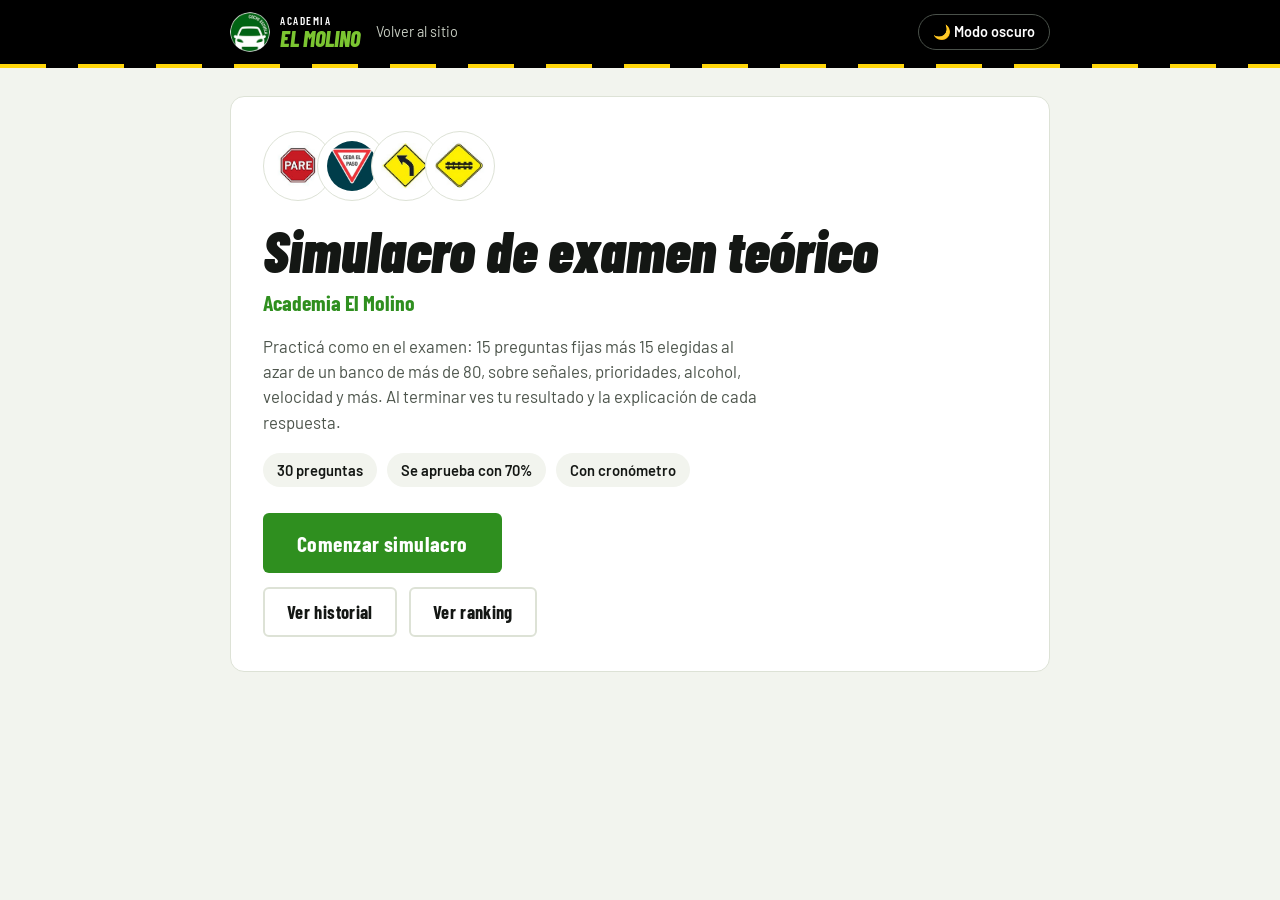
==== commit 55e8567a: "Add files via upload" ====
--- a/simulacro.html
+++ b/simulacro.html
@@ -6,7 +6,10 @@
 <title>Simulacro de examen teórico | Academia El Molino</title>
 <meta name="description" content="Practicá el examen teórico de manejo con el simulacro de Academia El Molino: 30 preguntas sobre señales, prioridades, velocidad, alcohol y más.">
 <meta name="theme-color" content="#000000">
-<link rel="icon" type="image/svg+xml" href="assets/images/molino.svg">
+<link rel="icon" href="favicon.ico" sizes="any">
+<link rel="icon" type="image/png" sizes="32x32" href="assets/images/favicon-32.png">
+<link rel="icon" type="image/png" sizes="192x192" href="assets/images/icono-192.png">
+<link rel="apple-touch-icon" href="assets/images/apple-touch-icon.png">
 <link rel="preconnect" href="https://fonts.googleapis.com">
 <link rel="preconnect" href="https://fonts.gstatic.com" crossorigin>
 <link href="https://fonts.googleapis.com/css2?family=Barlow+Condensed:ital,wght@0,600;0,700;0,800;1,800;1,900&family=Barlow:wght@400;500;600;700&display=swap" rel="stylesheet">
@@ -68,7 +71,7 @@
     display:flex; justify-content:space-between; align-items:center; gap:12px;
   }
   .marca{ display:flex; align-items:center; gap:10px; color:#fff; text-decoration:none; }
-  .marca svg{ width:38px; height:38px; flex:none; }
+  .marca svg, .marca img{ width:40px; height:40px; flex:none; }
   .aspas{ transform-origin:32px 30px; animation: girar 14s linear infinite; }
   @keyframes girar{ to{ transform:rotate(360deg); } }
   .marca-texto{
@@ -239,13 +242,7 @@
 <header class="barra-superior">
   <div class="barra-in">
     <a href="index.html" class="marca" aria-label="Volver al sitio de Academia El Molino">
-      <svg viewBox="0 0 64 64" aria-hidden="true">
-        <path d="M29.5 33h5l5 25h-15z" fill="#7BC531"/>
-        <g class="aspas" fill="#FFD60A">
-          <rect x="33" y="5" width="7" height="20" rx="1"/><rect x="33" y="5" width="7" height="20" rx="1" transform="rotate(90 32 30)"/><rect x="33" y="5" width="7" height="20" rx="1" transform="rotate(180 32 30)"/><rect x="33" y="5" width="7" height="20" rx="1" transform="rotate(270 32 30)"/>
-        </g>
-        <circle cx="32" cy="30" r="3.5" fill="#fff"/>
-      </svg>
+      <img src="assets/images/icono-96.png" alt="" width="44" height="44" style="border-radius:50%">
       <span class="marca-texto"><small>Academia</small>El Molino</span>
       <span class="volver">Volver al sitio</span>
     </a>
